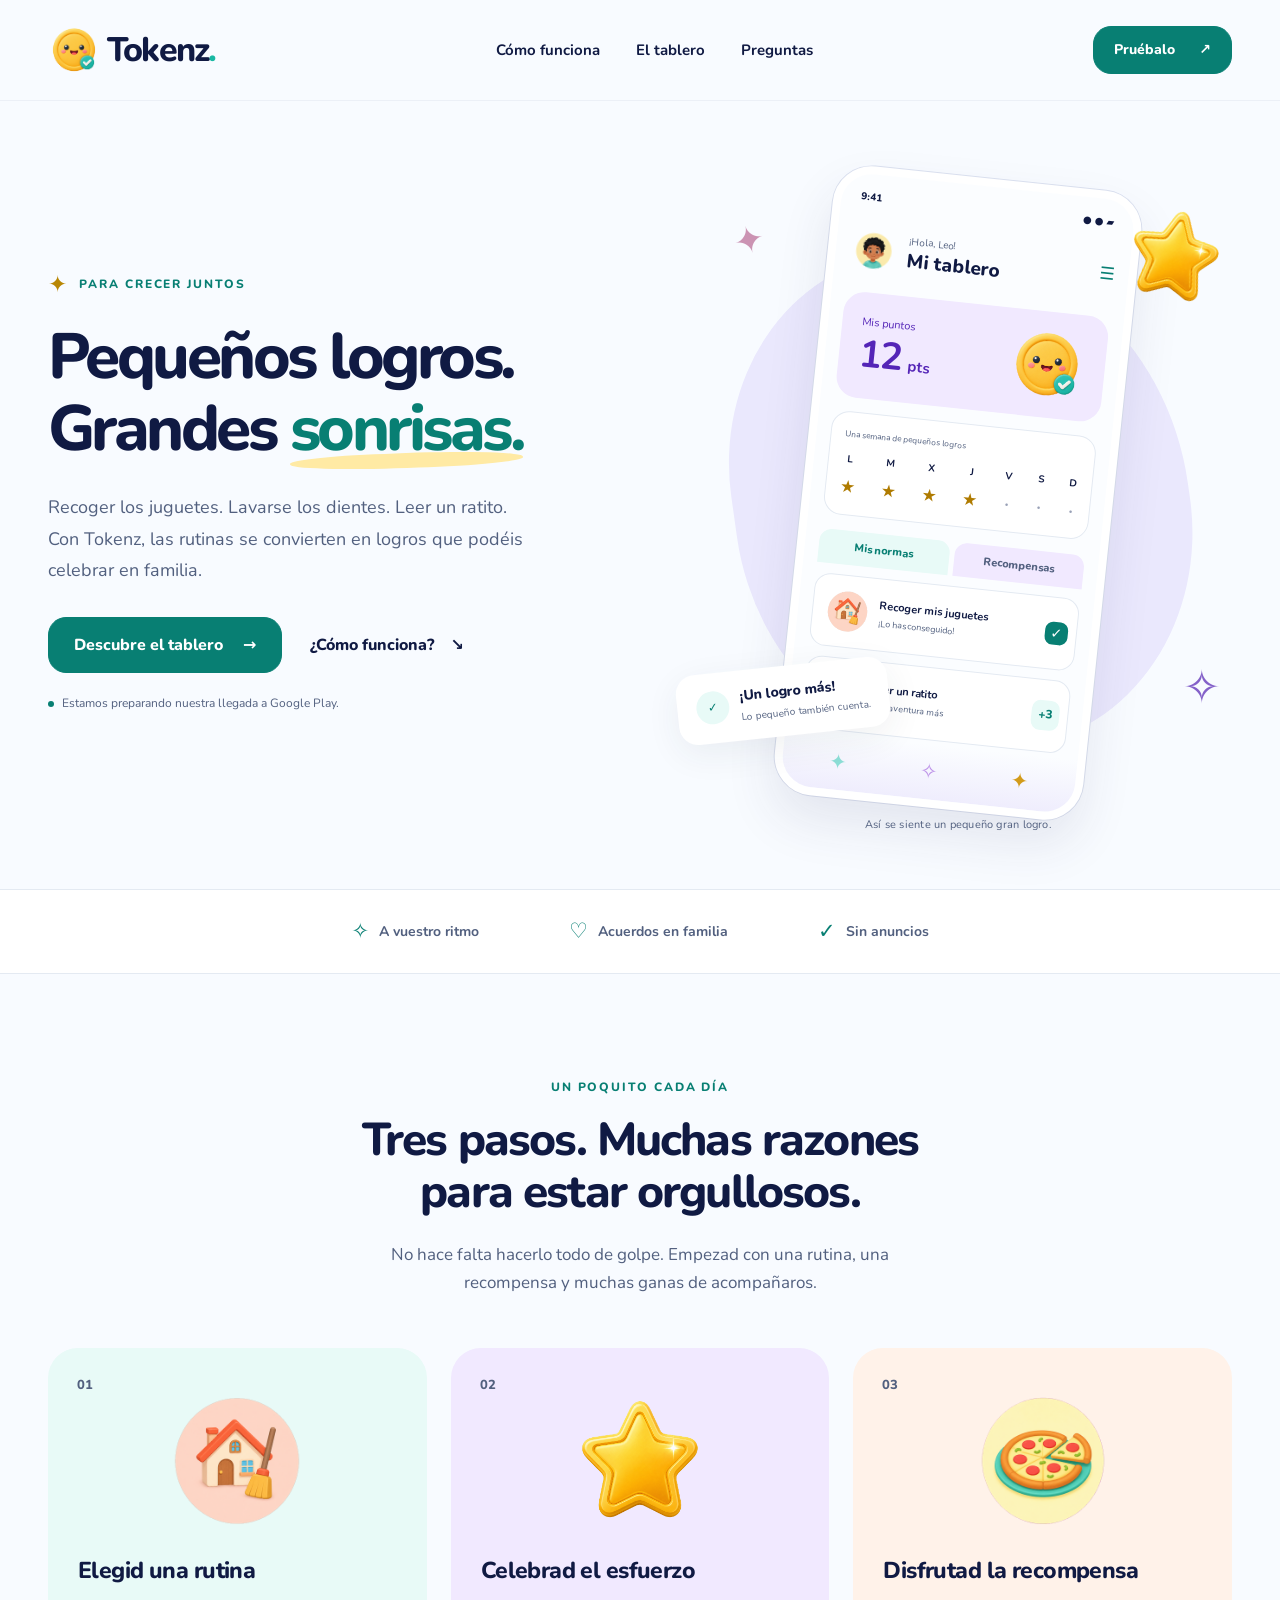
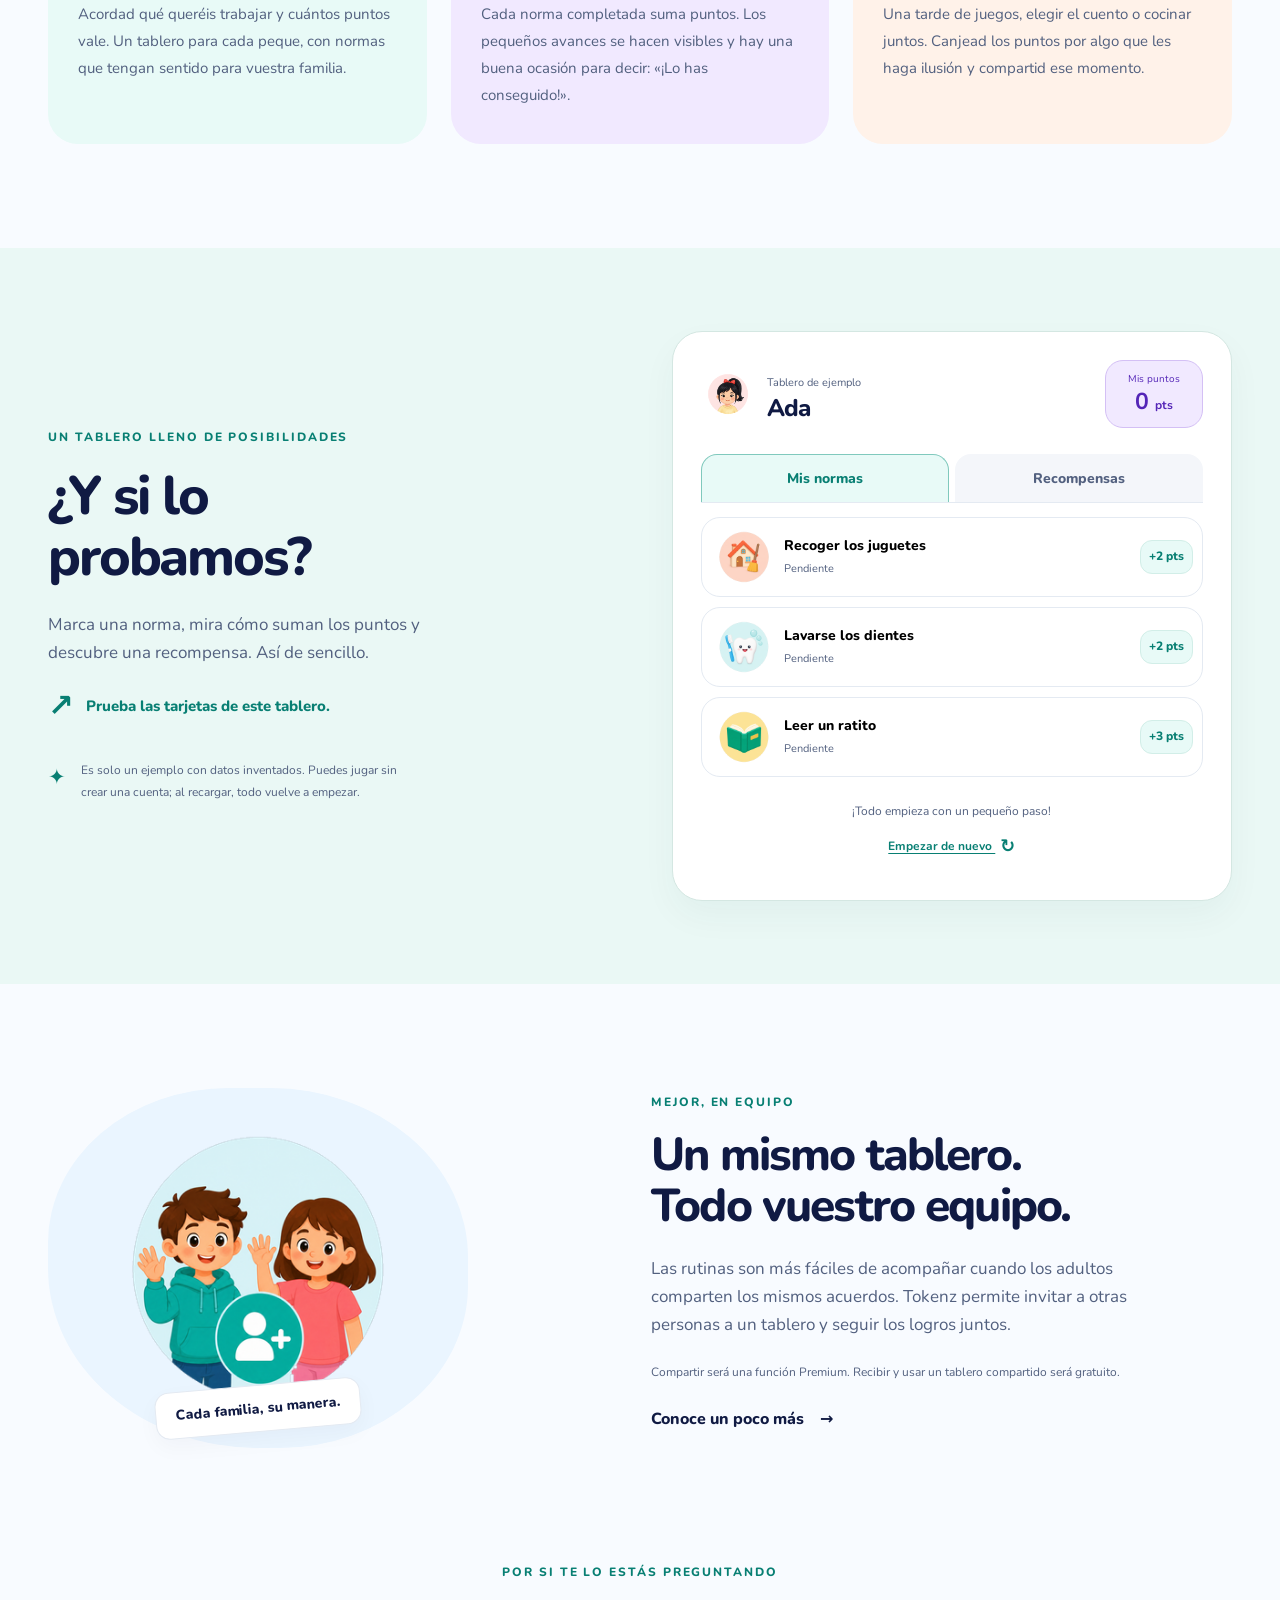
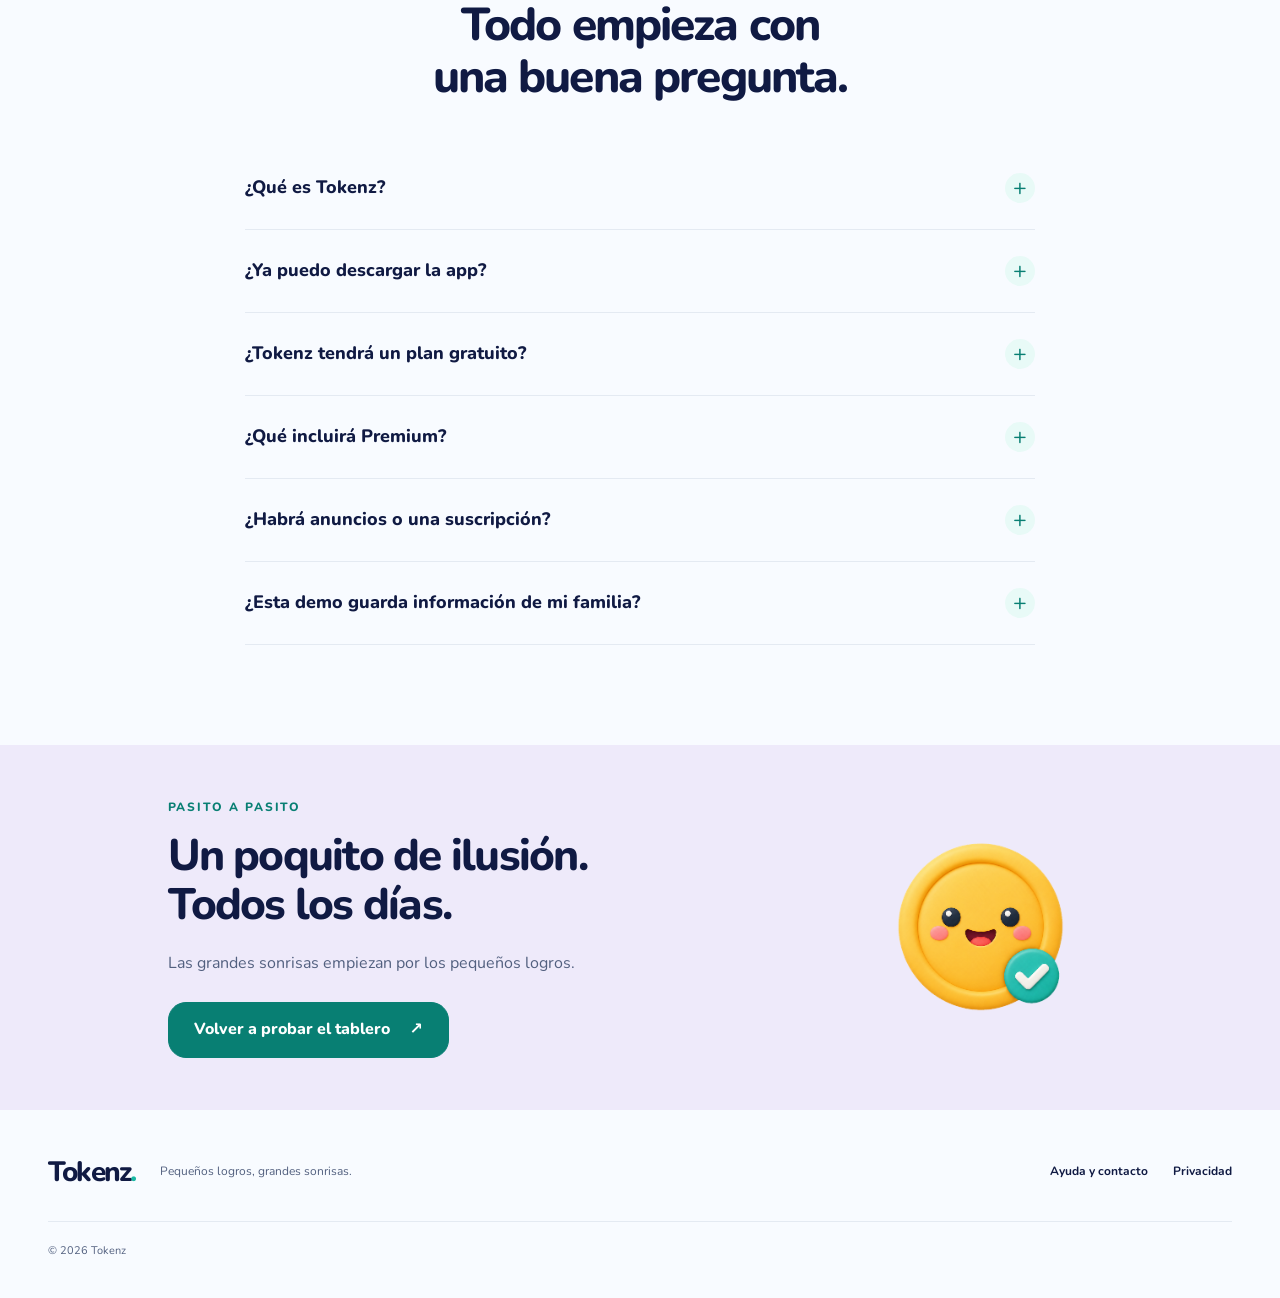
==== index.html @ 4c39a0e0 "Create standalone Tokenz website" ====
<!doctype html>
<html lang="es">
<head>
  <meta charset="utf-8">
  <meta name="viewport" content="width=device-width, initial-scale=1">
  <meta name="description" content="Tokenz convierte las rutinas en pequeños logros: normas, puntos y recompensas que podéis acordar en familia. Conoce la app y prueba su tablero de ejemplo.">
  <meta name="theme-color" content="#F8FBFF">
  <meta property="og:title" content="Tokenz · Pequeños logros, grandes sonrisas">
  <meta property="og:description" content="Un poquito de ilusión para las rutinas de cada día. Descubre Tokenz y prueba un tablero de ejemplo.">
  <meta property="og:type" content="website">
  <meta property="og:url" content="https://carloscaceres86.github.io/tokenz-site/">
  <meta property="og:image" content="https://carloscaceres86.github.io/tokenz-site/assets/mascot.png">
  <link rel="canonical" href="https://carloscaceres86.github.io/tokenz-site/">
  <link rel="icon" type="image/png" href="assets/star.png">
  <link rel="preload" href="assets/fonts/nunito-extrabold.ttf" as="font" type="font/ttf" crossorigin>
  <link rel="stylesheet" href="styles.css">
  <script type="module" src="app.js"></script>
  <title>Tokenz · Pequeños logros, grandes sonrisas</title>
</head>
<body>
  <a class="skip-link" href="#contenido">Saltar al contenido</a>
  <header class="site-header">
    <div class="container header-inner">
      <a class="brand" href="./" aria-label="Tokenz, inicio"><img src="assets/mascot.png" width="52" height="52" alt=""><span>Tokenz<span class="brand-dot">.</span></span></a>
      <nav aria-label="Navegación principal"><a href="#como-funciona">Cómo funciona</a><a href="#demo">El tablero</a><a href="#preguntas">Preguntas</a></nav>
      <a class="action action-small" href="#demo">Pruébalo <span aria-hidden="true">↗</span></a>
    </div>
  </header>
  <main id="contenido">
    <section class="hero container" aria-labelledby="hero-title">
      <div class="hero-copy">
        <p class="eyebrow"><span class="little-star" aria-hidden="true">✦</span> PARA CRECER JUNTOS</p>
        <h1 id="hero-title">Pequeños logros.<br>Grandes <span class="underline-word">sonrisas.</span></h1>
        <p class="hero-description">Recoger los juguetes. Lavarse los dientes. Leer un ratito.<br class="desktop-break"> Con Tokenz, las rutinas se convierten en logros que podéis celebrar en familia.</p>
        <div class="hero-actions"><a class="action" href="#demo">Descubre el tablero <span aria-hidden="true">→</span></a><a class="text-action" href="#como-funciona">¿Cómo funciona? <span aria-hidden="true">↘</span></a></div>
        <p class="availability"><span aria-hidden="true"></span> Estamos preparando nuestra llegada a Google Play.</p>
      </div>
      <div class="hero-art" role="img" aria-label="Vista ilustrativa de un tablero Tokenz: Leo tiene 12 puntos y ha completado recoger sus juguetes.">
        <div class="hero-backdrop" aria-hidden="true"><div class="hero-blob"></div></div><span class="art-spark spark-one" aria-hidden="true">✦</span><span class="art-spark spark-two" aria-hidden="true">✧</span>
        <div class="phone-preview" aria-hidden="true">
          <div class="phone-top"><span>9:41</span><span>● ● ▰</span></div>
          <div class="preview-heading"><img src="assets/avatar-leo.png" width="48" height="48" alt=""><div><small>¡Hola, Leo!</small><strong>Mi tablero</strong></div><span class="preview-menu">☰</span></div>
          <div class="preview-balance"><div><span>Mis puntos</span><strong>12 <small>pts</small></strong></div><img src="assets/mascot.png" width="86" height="86" alt=""></div>
          <div class="preview-week"><small>Una semana de pequeños logros</small><div class="week-days"><span>L<b>★</b></span><span>M<b>★</b></span><span>X<b>★</b></span><span>J<b>★</b></span><span>V<b>·</b></span><span>S<b>·</b></span><span>D<b>·</b></span></div></div>
          <div class="preview-tabs"><span>Mis normas</span><span>Recompensas</span></div>
          <div class="preview-task"><img src="assets/chores.png" width="62" height="62" alt=""><div><strong>Recoger mis juguetes</strong><small>¡Lo has conseguido!</small></div><span class="preview-check">✓</span></div>
          <div class="preview-task"><img src="assets/reading.png" width="62" height="62" alt=""><div><strong>Leer un ratito</strong><small>Una aventura más</small></div><span class="preview-points">+3</span></div>
          <div class="preview-clouds"><span>✦</span><span>✧</span><span>✦</span></div>
        </div>
        <div class="floating-note note-achievement"><span class="note-icon" aria-hidden="true">✓</span><div><strong>¡Un logro más!</strong><span>Lo pequeño también cuenta.</span></div></div>
        <img class="floating-star" src="assets/star.png" width="160" height="160" alt="" aria-hidden="true">
        <span class="art-caption">Así se siente un pequeño gran logro.</span>
      </div>
    </section>

    <div class="promise-strip"><div class="container"><span><span aria-hidden="true">✧</span> A vuestro ritmo</span><span><span aria-hidden="true">♡</span> Acuerdos en familia</span><span><span aria-hidden="true">✓</span> Sin anuncios</span></div></div>

    <section class="section container" id="como-funciona" aria-labelledby="steps-title">
      <div class="section-intro"><p class="eyebrow">UN POQUITO CADA DÍA</p><h2 id="steps-title">Tres pasos. Muchas razones<br>para estar orgullosos.</h2><p>No hace falta hacerlo todo de golpe. Empezad con una rutina, una recompensa y muchas ganas de acompañaros.</p></div>
      <div class="steps-grid">
        <article class="step-card step-mint"><span class="step-number">01</span><img src="assets/chores.png" width="180" height="180" alt="" loading="lazy"><h3>Elegid una rutina</h3><p>Acordad qué queréis trabajar y cuántos puntos vale. Un tablero para cada peque, con normas que tengan sentido para vuestra familia.</p></article>
        <article class="step-card step-lavender"><span class="step-number">02</span><img src="assets/star.png" width="180" height="180" alt="" loading="lazy"><h3>Celebrad el esfuerzo</h3><p>Cada norma completada suma puntos. Los pequeños avances se hacen visibles y hay una buena ocasión para decir: «¡Lo has conseguido!».</p></article>
        <article class="step-card step-peach"><span class="step-number">03</span><img src="assets/pizza.png" width="180" height="180" alt="" loading="lazy"><h3>Disfrutad la recompensa</h3><p>Una tarde de juegos, elegir el cuento o cocinar juntos. Canjead los puntos por algo que les haga ilusión y compartid ese momento.</p></article>
      </div>
    </section>

    <section class="demo-section" id="demo" aria-labelledby="demo-title">
      <div class="container demo-layout">
        <div class="demo-copy"><p class="eyebrow">UN TABLERO LLENO DE POSIBILIDADES</p><h2 id="demo-title">¿Y si lo<br>probamos?</h2><p>Marca una norma, mira cómo suman los puntos y descubre una recompensa. Así de sencillo.</p><p class="demo-instruction"><span aria-hidden="true">↗</span> Prueba las tarjetas de este tablero.</p><div class="demo-note"><span aria-hidden="true">✦</span><p>Es solo un ejemplo con datos inventados. Puedes jugar sin crear una cuenta; al recargar, todo vuelve a empezar.</p></div></div>
        <div class="demo-board" aria-label="Tablero de demostración">
          <div class="demo-heading"><div class="demo-person"><img src="assets/avatar.png" width="54" height="54" alt=""><div><small>Tablero de ejemplo</small><h3>Ada</h3></div></div><div class="points-badge"><small>Mis puntos</small><strong><span id="demo-balance">0</span> <span>pts</span></strong></div></div>
          <div class="demo-tabs" role="tablist" aria-label="Categorías del tablero"><button type="button" role="tab" id="norms-tab" aria-selected="true" aria-controls="norms-panel" tabindex="0">Mis normas</button><button type="button" role="tab" id="rewards-tab" aria-selected="false" aria-controls="rewards-panel" tabindex="-1">Recompensas</button></div>
          <div role="tabpanel" id="norms-panel" aria-labelledby="norms-tab">
            <button type="button" class="norm-button" data-norm="chores" aria-pressed="false"><img src="assets/chores.png" width="72" height="72" alt=""><span class="norm-copy"><strong>Recoger los juguetes</strong><small>Pendiente</small></span><span class="norm-value">+2 pts</span></button>
            <button type="button" class="norm-button" data-norm="teeth" aria-pressed="false"><img src="assets/teeth.png" width="72" height="72" alt=""><span class="norm-copy"><strong>Lavarse los dientes</strong><small>Pendiente</small></span><span class="norm-value">+2 pts</span></button>
            <button type="button" class="norm-button" data-norm="reading" aria-pressed="false"><img src="assets/reading.png" width="72" height="72" alt=""><span class="norm-copy"><strong>Leer un ratito</strong><small>Pendiente</small></span><span class="norm-value">+3 pts</span></button>
          </div>
          <div role="tabpanel" id="rewards-panel" aria-labelledby="rewards-tab" hidden><button type="button" class="reward-button" id="reward-open"><img src="assets/pizza.png" width="112" height="112" alt=""><span><strong>Noche de pizza en familia</strong><small id="reward-status">Te faltan 5 puntos</small></span><b>5 pts</b></button></div>
          <div class="demo-bottom"><p id="demo-message" role="status" aria-live="polite">¡Todo empieza con un pequeño paso!</p><button type="button" class="reset-button" id="demo-reset">Empezar de nuevo <span aria-hidden="true">↻</span></button></div>
          <noscript><p class="noscript-note">Activa JavaScript para jugar con este ejemplo. El resto de la web funciona sin él.</p></noscript>
        </div>
      </div>
    </section>

    <section class="section container family-section" aria-labelledby="family-title"><div class="family-art"><img src="assets/family.png" width="380" height="380" alt="Ilustración de dos niños saludando" loading="lazy"><span class="family-tag">Cada familia, su manera.</span></div><div><p class="eyebrow">MEJOR, EN EQUIPO</p><h2 id="family-title">Un mismo tablero.<br>Todo vuestro equipo.</h2><p>Las rutinas son más fáciles de acompañar cuando los adultos comparten los mismos acuerdos. Tokenz permite invitar a otras personas a un tablero y seguir los logros juntos.</p><p class="small-copy">Compartir será una función Premium. Recibir y usar un tablero compartido será gratuito.</p><a class="text-action" href="#preguntas">Conoce un poco más <span aria-hidden="true">→</span></a></div></section>

    <section class="faq-section container" id="preguntas" aria-labelledby="faq-title"><div class="section-intro"><p class="eyebrow">POR SI TE LO ESTÁS PREGUNTANDO</p><h2 id="faq-title">Todo empieza con<br>una buena pregunta.</h2></div><div class="faq-list">
      <details><summary>¿Qué es Tokenz?<span aria-hidden="true">+</span></summary><p>Una app móvil de economía de fichas para familias: los adultos configuran normas, puntos y recompensas para acompañar las rutinas de sus hijos. Podéis elegir acuerdos sencillos y adaptarlos a vuestro día a día.</p></details>
      <details><summary>¿Ya puedo descargar la app?<span aria-hidden="true">+</span></summary><p>Todavía estamos preparando el lanzamiento en Google Play. Cuando esté disponible, añadiremos aquí el enlace oficial. Mientras tanto, puedes probar el tablero de ejemplo de esta web.</p></details>
      <details><summary>¿Tokenz tendrá un plan gratuito?<span aria-hidden="true">+</span></summary><p>Sí. El plan Free incluirá hasta 2 hijos, 1 recordatorio por cuenta y dispositivo, y 5 normas y 5 recompensas por hijo. También podrás recibir y usar tableros compartidos. El resto de las funciones no reservadas a Premium será gratuito.</p></details>
      <details><summary>¿Qué incluirá Premium?<span aria-hidden="true">+</span></summary><p>La licencia de pago único prevista ampliará los límites a 5 hijos, 5 recordatorios por cuenta y dispositivo, y 20 normas y 20 recompensas por hijo. Permitirá compartir cada tablero con hasta 5 invitados, además del propietario. El precio de lanzamiento previsto en España es 4,99 €; la app mostrará el precio de Google Play para tu región cuando se publique.</p></details>
      <details><summary>¿Habrá anuncios o una suscripción?<span aria-hidden="true">+</span></summary><p>El lanzamiento está previsto sin anuncios y sin suscripción. Premium será una licencia de pago único, vinculada a la cuenta Tokenz y sin caducidad.</p></details>
      <details><summary>¿Esta demo guarda información de mi familia?<span aria-hidden="true">+</span></summary><p>No. El tablero de esta web usa datos ficticios y funciona en la memoria de tu navegador. No hay registro, formularios ni conexión a una cuenta Tokenz. Al recargar la página, el ejemplo se reinicia. Puedes consultar más detalles en <a href="privacy/">Privacidad de esta web</a>.</p></details>
    </div></section>

    <section class="closing-section"><div class="container closing-inner"><div><p class="eyebrow">PASITO A PASITO</p><h2>Un poquito de ilusión.<br>Todos los días.</h2><p>Las grandes sonrisas empiezan por los pequeños logros.</p><a class="action" href="#demo">Volver a probar el tablero <span aria-hidden="true">↗</span></a></div><img src="assets/mascot.png" width="280" height="280" alt="Mascota sonriente de Tokenz" loading="lazy"></div></section>
  </main>
  <footer class="site-footer container"><a class="brand" href="./" aria-label="Tokenz, inicio"><span>Tokenz<span class="brand-dot">.</span></span></a><p>Pequeños logros, grandes sonrisas.</p><nav aria-label="Información"><a href="help/">Ayuda y contacto</a><a href="privacy/">Privacidad</a></nav><small>© 2026 Tokenz</small></footer>
  <dialog id="reward-dialog" aria-labelledby="reward-dialog-title" aria-describedby="reward-dialog-description"><div class="dialog-content"><img src="assets/pizza.png" width="136" height="136" alt=""><h2 id="reward-dialog-title">¿Canjeamos esta recompensa?</h2><p id="reward-dialog-description">Se descontarán 5 puntos del tablero de ejemplo.</p><div class="dialog-actions"><button type="button" class="action" id="reward-confirm">¡A disfrutar!</button><button type="button" class="secondary-action" id="reward-cancel">Volver al tablero</button></div></div></dialog>
</body>
</html>
---- styles.css ----
@font-face {
  font-family:Nunito;
  src:url('assets/fonts/nunito-regular.ttf') format('truetype');
  font-weight:400;
  font-style:normal;
  font-display:swap
}

@font-face {
  font-family:Nunito;
  src:url('assets/fonts/nunito-bold.ttf') format('truetype');
  font-weight:700;
  font-style:normal;
  font-display:swap
}

@font-face {
  font-family:Nunito;
  src:url('assets/fonts/nunito-extrabold.ttf') format('truetype');
  font-weight:800;
  font-style:normal;
  font-display:swap
}

:root {
  --navy:#101a43;
  --secondary:#52607f;
  --teal:#19b8a3;
  --teal-dark:#087f73;
  --mint:#e8faf7;
  --lavender:#f1e9ff;
  --purple:#5425b7;
  --yellow:#ffc928;
  --background:#f8fbff;
  --border:#e4eaf2;
  --white:#fff;
  --peach:#fff2e9
}

* {
  box-sizing:border-box
}

html {
  scroll-behavior:smooth;
  scroll-padding-top:104px
}

body {
  margin:0;
  color:var(--navy);
  background:var(--background);
  font-family:Nunito,ui-rounded,system-ui,sans-serif;
  font-size:18px;
  line-height:1.65
}

button,a {
  -webkit-tap-highlight-color:transparent
}

button {
  font:inherit
}

button:disabled {
  cursor:default
}

a {
  color:inherit;
  text-decoration:none
}

a:hover {
  text-decoration:none
}

a:focus-visible,button:focus-visible,summary:focus-visible {
  outline:3px solid var(--purple);
  outline-offset:5px
}

img {
  display:block;
  max-width:100%;
  height:auto
}

h1,h2,h3,p {
  margin:0
}

h1,h2,h3 {
  font-weight:800;
  line-height:1.12;
  letter-spacing:-.04em
}

h1 {
  font-size:clamp(44px,5vw,72px)
}

h2 {
  font-size:clamp(34px,3.6vw,49px)
}

h3 {
  font-size:25px
}

p {
  color:var(--secondary)
}

[hidden] {
  display:none!important
}

.container {
  width:min(1184px,calc(100% - 64px));
  margin-inline:auto
}

.skip-link {
  position:fixed;
  z-index:20;
  top:8px;
  left:8px;
  padding:12px 20px;
  background:var(--white);
  transform:translateY(-180%);
  border:2px solid var(--purple);
  border-radius:12px
}

.skip-link:focus {
  transform:none
}

.eyebrow {
  font-size:12px;
  font-weight:800;
  letter-spacing:.16em;
  color:var(--teal-dark);
  line-height:1.5
}

.site-header {
  position:sticky;
  top:0;
  z-index:10;
  background:rgba(248,251,255,.96);
  border-bottom:1px solid rgba(228,234,242,.6)
}

.header-inner {
  min-height:100px;
  display:flex;
  align-items:center;
  justify-content:space-between;
  gap:24px
}

.brand {
  display:inline-flex;
  gap:7px;
  align-items:center;
  font-size:34px;
  font-weight:800;
  letter-spacing:-1.8px;
  line-height:1
}

.brand img {
  width:52px;
  height:52px;
  object-fit:contain;
  transform:scale(1.3)
}

.brand-dot {
  color:var(--teal)
}

.header-inner nav {
  display:flex;
  gap:36px;
  align-items:center;
  font-size:15px;
  font-weight:700
}

.header-inner nav a {
  display:inline-flex;
  align-items:center;
  min-height:48px;
  padding-block:13px
}

.header-inner nav a:hover,.site-footer a:hover {
  color:var(--teal-dark)
}

.action {
  display:inline-flex;
  align-items:center;
  justify-content:center;
  gap:20px;
  min-height:56px;
  padding:14px 25px;
  background:var(--teal-dark);
  color:var(--white);
  border:1px solid var(--teal-dark);
  border-radius:18px;
  font-weight:800;
  font-size:16px;
  line-height:1.4;
  cursor:pointer;
  transition:background .15s,transform .15s
}

.action:hover {
  background:#06695f;
  transform:translateY(-2px)
}

.action-small {
  min-height:48px;
  padding:12px 20px;
  font-size:14px;
  gap:24px
}

.text-action {
  display:inline-flex;
  gap:16px;
  align-items:center;
  min-height:48px;
  font-size:16px;
  font-weight:800;
  color:var(--navy)
}

.text-action:hover {
  color:var(--teal-dark)
}

.hero {
  display:grid;
  grid-template-columns:1.12fr 1fr;
  align-items:center;
  gap:24px;
  padding-top:76px;
  padding-bottom:80px;
  min-height:712px
}

.hero-copy {
  position:relative;
  z-index:1
}

.hero .eyebrow {
  display:flex;
  gap:10px;
  align-items:center;
  margin-bottom:25px
}

.little-star {
  color:#b88705;
  font-size:23px;
  line-height:1
}

.hero h1 {
  line-height:1.13;
  letter-spacing:-.055em
}

.underline-word {
  position:relative;
  color:var(--teal-dark);
  z-index:0;
  white-space:nowrap
}

.underline-word::after {
  content:'';
  position:absolute;
  bottom:5px;
  left:0;
  width:100%;
  height:15px;
  border-radius:45% 50%;
  background:#ffeaa4;
  z-index:-1;
  transform:rotate(-2deg)
}

.hero-description {
  font-size:18px;
  max-width:500px;
  margin-top:27px;
  line-height:1.75
}

.hero-actions {
  display:flex;
  align-items:center;
  gap:28px;
  flex-wrap:wrap;
  margin-top:30px
}

.availability {
  display:flex;
  align-items:center;
  gap:8px;
  font-size:12px;
  margin-top:21px;
  color:var(--secondary)
}

.availability>span {
  width:6px;
  height:6px;
  background:var(--teal-dark);
  border-radius:50%;
  flex:none
}

.hero-art {
  position:relative;
  min-height:566px;
  display:grid;
  place-items:center
}

.hero-backdrop {
  position:absolute;
  inset:0;
  overflow:clip;
}

.hero-blob {
  position:absolute;
  width:83%;
  height:80%;
  background:#eae8fd;
  border-radius:43% 53% 44% 49%;
  transform:rotate(-8deg);
  top:11%;
  left:9%
}

.phone-preview {
  width:310px;
  background:#fbfdff;
  border:8px solid var(--white);
  border-radius:39px;
  box-shadow:0 25px 50px #3033641a,0 0 0 1px #dce2f0;
  transform:rotate(6deg);
  position:relative;
  overflow:hidden;
  padding:15px 14px 0
}

.phone-top {
  display:flex;
  justify-content:space-between;
  font-weight:800;
  font-size:10px;
  margin:0 6px 20px
}

.preview-heading {
  display:flex;
  align-items:center;
  gap:10px
}

.preview-heading img {
  border-radius:50%
}

.preview-heading div {
  display:grid;
  gap:1px
}

.preview-heading small {
  font-size:10px;
  color:var(--secondary)
}

.preview-heading strong {
  font-size:19px;
  font-weight:800;
  line-height:1.25
}

.preview-menu {
  margin-left:auto;
  color:var(--teal-dark);
  font-size:17px
}

.preview-balance {
  background:var(--lavender);
  border-radius:21px;
  padding:15px 20px;
  display:flex;
  align-items:center;
  justify-content:space-between;
  margin-top:18px
}

.preview-balance>div {
  display:grid
}

.preview-balance span {
  font-size:11px;
  color:var(--purple)
}

.preview-balance strong {
  font-size:38px;
  line-height:1.2;
  color:var(--purple);
  letter-spacing:-2px
}

.preview-balance strong small {
  font-size:15px;
  letter-spacing:0
}

.preview-balance img {
  width:76px;
  transform:scale(1.3)
}

.preview-week {
  border:1px solid var(--border);
  border-radius:18px;
  background:var(--white);
  padding:13px 14px;
  margin-top:14px;
  font-size:10px
}

.preview-week>small {
  color:var(--secondary)
}

.week-days {
  display:flex;
  justify-content:space-between;
  margin-top:10px
}

.week-days span {
  display:grid;
  text-align:center;
  gap:5px;
  font-weight:700
}

.week-days b {
  color:#af7b00;
  font-size:17px
}

.week-days span:nth-child(n+5) b {
  color:#98a0b6
}

.preview-tabs {
  display:flex;
  gap:5px;
  font-size:11px;
  font-weight:800;
  margin-top:15px
}

.preview-tabs>span {
  padding:8px 12px;
  border-radius:12px 12px 0 0;
  background:var(--lavender);
  color:var(--secondary);
  flex:1;
  text-align:center
}

.preview-tabs>span:first-child {
  background:var(--mint);
  color:var(--teal-dark)
}

.preview-task {
  display:flex;
  align-items:center;
  gap:5px;
  padding:9px 8px;
  background:var(--white);
  border:1px solid var(--border);
  border-radius:16px;
  margin-top:10px
}

.preview-task img {
  width:53px;
  height:53px;
  flex:none
}

.preview-task>div {
  display:grid;
  gap:2px
}

.preview-task strong {
  font-size:11px;
  line-height:1.5
}

.preview-task small {
  font-size:9px;
  color:var(--secondary)
}

.preview-check {
  background:var(--teal-dark);
  color:#fff;
  width:23px;
  height:23px;
  border-radius:8px;
  text-align:center;
  font-size:14px;
  margin-left:auto;
  line-height:23px
}

.preview-points {
  font-size:12px;
  font-weight:800;
  background:var(--mint);
  color:var(--teal-dark);
  border-radius:9px;
  padding:5px 7px;
  margin-left:auto
}

.preview-clouds {
  display:flex;
  justify-content:space-around;
  font-size:21px;
  background:linear-gradient(transparent,#efedfd);
  margin:4px -14px 0;
  padding:10px 10px 11px
}

.preview-clouds span:first-child {
  color:#8cded6
}

.preview-clouds span:nth-child(2) {
  color:#bd92e8
}

.preview-clouds span:last-child {
  color:#d29b1a
}

.floating-note {
  position:absolute;
  display:flex;
  gap:11px;
  align-items:center;
  background:#fff;
  border-radius:19px;
  padding:14px 19px;
  box-shadow:0 10px 35px #31354d12;
  left:-8px;
  bottom:74px;
  transform:rotate(-6deg);
  font-size:12px
}

.floating-note>div {
  display:grid;
  gap:2px
}

.floating-note strong {
  font-weight:800;
  font-size:14px
}

.floating-note div>span {
  color:var(--secondary);
  font-size:10px
}

.note-icon {
  background:var(--mint);
  color:var(--teal-dark);
  font-weight:800;
  width:33px;
  height:33px;
  border-radius:50%;
  display:grid;
  place-items:center
}

.floating-star {
  position:absolute;
  right:-4px;
  top:17px;
  width:123px;
  transform:rotate(12deg)
}

.art-spark {
  position:absolute;
  z-index:1
}

.spark-one {
  left:9%;
  top:34px;
  color:#cb93b3;
  font-size:37px;
  transform:rotate(-15deg)
}

.spark-two {
  right:2%;
  bottom:83px;
  font-size:46px;
  color:#8461c9
}

.art-caption {
  position:absolute;
  bottom:-25px;
  font-size:11px;
  letter-spacing:.02em;
  color:var(--secondary)
}

.promise-strip {
  background:var(--white);
  border-block:1px solid var(--border)
}

.promise-strip>.container {
  display:flex;
  justify-content:center;
  gap:90px;
  padding-block:24px;
  font-size:14px;
  font-weight:700;
  color:var(--secondary)
}

.promise-strip span {
  display:flex;
  gap:10px;
  align-items:center
}

.promise-strip span>span {
  color:var(--teal-dark);
  font-size:21px
}

.section {
  padding-block:104px
}

.section-intro {
  text-align:center;
  max-width:680px;
  margin:0 auto
}

.section-intro .eyebrow {
  margin-bottom:18px
}

.section-intro>p:last-child:not(.eyebrow) {
  font-size:17px;
  margin:24px auto 0;
  max-width:570px
}

.steps-grid {
  display:grid;
  grid-template-columns:repeat(3,1fr);
  gap:24px;
  margin-top:51px
}

.step-card {
  position:relative;
  border-radius:30px;
  padding:30px 30px 35px
}

.step-mint {
  background:var(--mint)
}

.step-lavender {
  background:var(--lavender)
}

.step-peach {
  background:var(--peach)
}

.step-number {
  position:absolute;
  top:27px;
  left:29px;
  font-size:13px;
  font-weight:800;
  color:var(--secondary)
}

.step-card>img {
  margin:0 auto 13px;
  max-width:166px
}

.step-card h3 {
  font-size:23px;
  line-height:1.2;
  letter-spacing:-.025em
}

.step-card p {
  font-size:15px;
  line-height:1.8;
  margin-top:16px
}

.demo-section {
  background:#eaf8f5;
  padding-block:83px
}

.demo-layout {
  display:grid;
  grid-template-columns:1fr 1.05fr;
  gap:90px;
  align-items:center
}

.demo-copy h2 {
  font-size:54px;
  margin-top:20px
}

.demo-copy>p:not(.eyebrow) {
  max-width:390px;
  margin-top:24px;
  font-size:17px
}

.demo-copy .demo-instruction {
  color:var(--teal-dark);
  font-size:15px!important;
  font-weight:800;
  display:flex;
  gap:12px;
  align-items:center
}

.demo-instruction>span {
  font-size:31px;
  line-height:1
}

.demo-note {
  display:flex;
  gap:15px;
  margin-top:38px;
  max-width:370px
}

.demo-note>span {
  color:var(--teal-dark);
  font-size:21px
}

.demo-note p {
  font-size:12px;
  line-height:1.8
}

.demo-board {
  border:1px solid #d4e7e2;
  border-radius:30px;
  background:var(--white);
  padding:28px;
  box-shadow:0 15px 35px #16473c0b
}

.demo-heading {
  display:flex;
  align-items:center;
  justify-content:space-between;
  gap:12px
}

.demo-person {
  display:flex;
  align-items:center;
  gap:12px
}

.demo-person img {
  border-radius:50%
}

.demo-person small {
  font-size:11px;
  color:var(--secondary)
}

.demo-person h3 {
  font-size:24px;
  letter-spacing:-.03em
}

.points-badge {
  border:1px solid #d4c0f5;
  background:var(--lavender);
  color:var(--purple);
  border-radius:18px;
  padding:10px 19px;
  text-align:center;
  display:grid;
  min-width:98px
}

.points-badge small {
  font-size:10px
}

.points-badge strong {
  font-size:23px;
  line-height:1.3
}

.points-badge strong>span:last-child {
  font-size:12px
}

.demo-tabs {
  display:flex;
  gap:6px;
  margin-top:26px;
  border-bottom:1px solid var(--border)
}

.demo-tabs button {
  cursor:pointer;
  flex:1;
  background:#f4f6fa;
  border:1px solid transparent;
  border-bottom:0;
  border-radius:16px 16px 0 0;
  min-height:48px;
  color:var(--secondary);
  font-size:14px;
  font-weight:800;
  padding:12px
}

.demo-tabs button[aria-selected=true] {
  background:var(--mint);
  border-color:#80c9bd;
  color:var(--teal-dark)
}

[role=tabpanel] {
  margin-top:14px;
  min-height:270px
}

.norm-button {
  width:100%;
  display:flex;
  align-items:center;
  gap:7px;
  text-align:left;
  background:#fff;
  border:1px solid var(--border);
  border-radius:19px;
  padding:5px 9px;
  margin-top:10px;
  min-height:80px;
  cursor:pointer;
  transition:background .15s,border-color .15s
}

.norm-button:first-child {
  margin-top:0
}

.norm-button:hover {
  border-color:#84bfb5;
  background:#fcfefd
}

.norm-button[aria-pressed=true] {
  background:#f0fcf8;
  border-color:#8bcec3
}

.norm-button:disabled {
  opacity:.75
}

.norm-button img {
  width:66px;
  height:66px;
  flex:none
}

.norm-copy {
  display:grid;
  gap:4px
}

.norm-copy strong {
  font-size:14px;
  line-height:1.35;
  font-weight:800
}

.norm-copy small {
  font-size:11px;
  color:var(--secondary)
}

.norm-value {
  margin-left:auto;
  flex:none;
  background:var(--mint);
  border:1px solid #d2eee8;
  border-radius:12px;
  padding:6px 8px;
  font-size:12px;
  font-weight:800;
  color:var(--teal-dark)
}

.norm-button[aria-pressed=true] .norm-value {
  background:var(--teal-dark);
  color:#fff
}

.demo-bottom {
  padding-top:15px;
  text-align:center
}

.demo-bottom p {
  font-size:12px;
  min-height:20px
}

.reset-button {
  background:none;
  border:0;
  min-height:48px;
  padding:10px 5px;
  cursor:pointer;
  font-size:12px;
  font-weight:700;
  color:var(--teal-dark);
  text-decoration:underline;
  text-underline-offset:3px
}

.reset-button>span {
  display:inline-block;
  margin-left:5px;
  font-size:18px;
  vertical-align:middle
}

.reward-button {
  width:100%;
  min-height:230px;
  display:flex;
  flex-direction:column;
  align-items:center;
  gap:8px;
  border-radius:22px;
  background:#faf6ff;
  border:1px solid #e2d2f8;
  cursor:pointer;
  padding:18px
}

.reward-button>span {
  display:grid;
  gap:6px
}

.reward-button strong {
  font-size:16px;
  font-weight:800;
  color:var(--navy)
}

.reward-button small {
  color:var(--secondary);
  font-size:12px
}

.reward-button>b {
  font-size:12px;
  font-weight:800;
  color:var(--purple);
  padding:6px 13px;
  background:var(--lavender);
  border-radius:10px
}

.reward-button img {
  width:112px;
  height:112px
}

.noscript-note {
  font-size:12px
}

.family-section {
  display:grid;
  grid-template-columns:1fr 1.15fr;
  gap:98px;
  align-items:center;
  padding-bottom:115px
}

.family-art {
  background:#eaf5ff;
  border-radius:43% 47% 45% 50%;
  position:relative;
  max-width:420px;
  min-height:360px;
  display:grid;
  place-items:center
}

.family-art>img {
  width:350px;
  max-width:100%
}

.family-tag {
  position:absolute;
  bottom:16px;
  background:#fff;
  border:1px solid var(--border);
  box-shadow:0 8px 22px #101a4309;
  border-radius:14px;
  font-size:14px;
  font-weight:800;
  padding:11px 19px;
  transform:rotate(-5deg)
}

.family-section h2 {
  margin-top:18px
}

.family-section p:not(.eyebrow) {
  font-size:17px;
  margin-top:23px;
  max-width:490px
}

.family-section .small-copy {
  font-size:12px!important;
  line-height:1.8
}

.family-section .text-action {
  margin-top:12px
}

.faq-section {
  padding-bottom:100px
}

.faq-list {
  max-width:790px;
  margin:45px auto 0
}

.faq-list details {
  border-bottom:1px solid var(--border);
  padding-block:7px
}

.faq-list summary {
  list-style:none;
  cursor:pointer;
  font-size:18px;
  font-weight:800;
  display:flex;
  align-items:center;
  justify-content:space-between;
  gap:20px;
  min-height:68px;
  padding:10px 0
}

.faq-list summary::-webkit-details-marker {
  display:none
}

.faq-list summary>span {
  background:var(--mint);
  color:var(--teal-dark);
  border-radius:50%;
  width:30px;
  height:30px;
  line-height:30px;
  text-align:center;
  flex:none;
  font-size:23px;
  font-weight:400
}

.faq-list details[open] summary>span {
  transform:rotate(45deg)
}

.faq-list details>p {
  font-size:15px;
  line-height:1.85;
  padding:0 48px 22px 0
}

.faq-list details a {
  color:var(--teal-dark);
  text-decoration:underline
}

.closing-section {
  background:#eeeafa;
  padding:50px 0
}

.closing-inner {
  display:flex;
  align-items:center;
  justify-content:space-between;
  gap:50px;
  max-width:945px
}

.closing-inner h2 {
  margin-top:16px;
  font-size:44px
}

.closing-inner p:not(.eyebrow) {
  font-size:16px;
  margin-top:20px
}

.closing-inner .action {
  margin-top:25px
}

.closing-inner>img {
  width:265px
}

.site-footer {
  display:flex;
  flex-wrap:wrap;
  align-items:center;
  gap:25px;
  padding-block:38px
}

.site-footer .brand {
  font-size:28px
}

.site-footer>p {
  font-size:12px
}

.site-footer nav {
  margin-left:auto;
  display:flex;
  flex-wrap:wrap;
  gap:25px;
  font-size:12px;
  font-weight:700
}

.site-footer nav a {
  display:inline-flex;
  align-items:center;
  min-height:48px;
}

.site-footer small {
  width:100%;
  font-size:11px;
  color:var(--secondary);
  border-top:1px solid var(--border);
  padding-top:20px
}

dialog {
  border:1px solid var(--border);
  border-radius:30px;
  padding:0;
  max-width:min(430px,calc(100% - 32px));
  width:100%;
  color:var(--navy);
  background:#fff;
  box-shadow:0 25px 90px #101a4333
}

dialog::backdrop {
  background:#101a438c
}

.dialog-content {
  padding:26px;
  text-align:center
}

.dialog-content>img {
  margin:0 auto
}

.dialog-content h2 {
  font-size:28px;
  line-height:1.2;
  margin-top:9px
}

.dialog-content p {
  font-size:15px;
  margin-top:18px
}

.dialog-actions {
  display:grid;
  gap:10px;
  margin-top:24px
}

.secondary-action {
  min-height:50px;
  border:1px solid #ccd9df;
  border-radius:18px;
  background:#fff;
  color:var(--teal-dark);
  font-weight:800;
  font-size:15px;
  cursor:pointer
}

.secondary-action:hover {
  background:var(--mint)
}

.document-main {
  max-width:790px;
  margin:0 auto;
  padding:70px 0 90px
}

.document-main h1 {
  font-size:48px;
  margin-top:18px
}

.document-lead {
  font-size:18px;
  margin-top:24px
}

.document-main h2 {
  font-size:25px;
  margin-top:40px;
  letter-spacing:-.02em;
  line-height:1.3
}

.document-main p,.document-main ul {
  font-size:16px;
  line-height:1.9;
  margin-top:15px;
  color:var(--secondary)
}

.document-main li {
  margin-top:8px
}

.document-main a:not(.action) {
  color:var(--teal-dark);
  text-decoration:underline;
  text-underline-offset:3px
}

.document-notice {
  border-left:4px solid var(--teal-dark);
  background:var(--mint);
  border-radius:0 18px 18px 0;
  padding:18px 24px;
  margin-top:30px
}

.document-notice p {
  margin-top:0
}

.document-main .action {
  margin-top:35px
}

.document-main .eyebrow {
  font-size:12px;
  letter-spacing:.15em;
  color:var(--teal-dark)
}

.policy-document h3 {
  font-size:20px;
  line-height:1.4;
  letter-spacing:-.015em;
  margin-top:25px;
}

.policy-document .policy-version {
  font-size:12px;
}

.policy-document .document-notice h2 {
  font-size:20px;
  margin:0 0 12px;
}

.policy-summary {
  background:var(--white);
  border:1px solid var(--border);
  border-radius:24px;
  padding:25px;
  margin-top:30px;
}

.policy-summary h2 {
  font-size:23px;
  margin:0;
}

.policy-summary ul {
  padding-left:22px;
  margin-bottom:0;
}

.policy-index {
  display:flex;
  flex-wrap:wrap;
  gap:8px;
  margin-top:24px;
}

.policy-index a {
  display:inline-flex;
  align-items:center;
  min-height:48px;
  border:1px solid #d2eee8;
  border-radius:14px;
  background:var(--mint);
  padding:10px 14px;
  font-size:13px;
  font-weight:700;
}

.policy-document section {
  scroll-margin-top:18px;
}

@media(min-width:1450px) {
  .hero {
    padding-top:88px;
    padding-bottom:90px
  }
  .hero-art {
    min-height:590px
  }
  .phone-preview {
    width:327px
  }
  .preview-task strong {
    font-size:12px
  }
}

@media(max-width:1050px) {
  .header-inner nav {
    gap:23px
  }
  .hero {
    gap:25px
  }
  .hero-description {
    font-size:17px
  }
  .desktop-break {
    display:none
  }
  .hero-actions {
    gap:17px
  }
  .hero-art {
    min-height:525px
  }
  .phone-preview {
    width:282px
  }
  .floating-note {
    left:-15px;
    bottom:48px;
    padding:12px 14px
  }
  .floating-star {
    right:-5px;
    width:95px
  }
  .preview-task img {
    width:43px;
    height:43px
  }
  .preview-task strong {
    font-size:10px
  }
  .preview-task small {
    font-size:8px
  }
  .spark-one {
    left:0
  }
  .demo-layout {
    gap:45px
  }
  .steps-grid {
    gap:17px
  }
  .step-card {
    padding:27px 23px
  }
  .step-card h3 {
    font-size:21px
  }
  .family-section {
    gap:50px
  }
}

@media(max-width:800px) {
  .container {
    width:calc(100% - 40px)
  }
  .header-inner {
    min-height:86px;
    gap:15px
  }
  .brand {
    font-size:29px
  }
  .brand img {
    width:43px;
    height:43px
  }
  .header-inner nav {
    gap:16px;
    font-size:13px
  }
  .header-inner .action-small {
    padding:10px 16px;
    gap:12px;
    font-size:13px
  }
  .hero {
    padding-top:58px;
    padding-bottom:58px;
    grid-template-columns:1.05fr 1fr;
    gap:14px
  }
  .hero h1 {
    font-size:44px
  }
  .hero .eyebrow {
    font-size:10px
  }
  .hero-description {
    font-size:15px
  }
  .hero-actions {
    flex-direction:column;
    align-items:flex-start;
    gap:9px
  }
  .hero-actions .action {
    font-size:14px;
    padding:14px 17px;
    gap:13px
  }
  .hero-art {
    min-height:495px
  }
  .phone-preview {
    width:252px;
    padding:14px 11px 0;
    border-width:6px
  }
  .preview-balance {
    padding:13px 14px
  }
  .preview-balance strong {
    font-size:32px
  }
  .preview-balance img {
    width:61px
  }
  .preview-task {
    padding:6px 4px
  }
  .preview-task strong {
    font-size:9px
  }
  .preview-task small {
    font-size:8px
  }
  .preview-task img {
    width:40px;
    height:40px
  }
  .preview-tabs {
    font-size:9px
  }
  .preview-tabs>span {
    padding:8px
  }
  .floating-note {
    font-size:10px;
    left:-9px;
    bottom:40px;
    gap:8px;
    padding:11px
  }
  .floating-note strong {
    font-size:12px
  }
  .floating-note div>span {
    font-size:9px
  }
  .note-icon {
    width:27px;
    height:27px
  }
  .floating-star {
    top:18px;
    width:85px
  }
  .art-caption {
    font-size:9px
  }
  .availability {
    font-size:10px;
    max-width:280px
  }
  .promise-strip>.container {
    gap:32px;
    font-size:12px;
    padding-block:20px
  }
  .section {
    padding-block:76px
  }
  .steps-grid {
    gap:12px
  }
  .step-card {
    padding:25px 18px 28px
  }
  .step-card h3 {
    font-size:20px
  }
  .step-card p {
    font-size:13px
  }
  .step-card>img {
    width:140px
  }
  .step-number {
    left:20px
  }
  .demo-layout {
    gap:30px;
    grid-template-columns:.85fr 1.15fr
  }
  .demo-board {
    padding:20px
  }
  .demo-copy h2 {
    font-size:45px
  }
  .demo-copy>p:not(.eyebrow) {
    font-size:15px
  }
  .norm-copy strong {
    font-size:12px
  }
  .norm-button img {
    width:52px;
    height:52px
  }
  .norm-button {
    min-height:80px;
    gap:4px
  }
  .norm-value {
    font-size:10px;
    padding:5px
  }
  .demo-person img {
    width:43px;
    height:43px
  }
  .demo-person {
    gap:8px
  }
  .demo-person small {
    font-size:9px
  }
  .points-badge {
    padding:9px 13px;
    min-width:82px
  }
  .family-section {
    gap:35px
  }
  .family-art {
    min-height:280px
  }
  .family-tag {
    font-size:12px;
    bottom:8px;
    padding:10px 16px
  }
  .family-section p:not(.eyebrow) {
    font-size:15px
  }
  .closing-inner h2 {
    font-size:36px
  }
  .closing-inner>img {
    width:210px
  }
  .site-footer {
    gap:18px
  }
  .site-footer nav {
    gap:17px
  }
}

@media(max-width:640px) {
  html {
    scroll-padding-top:150px
  }
  .header-inner {
    flex-wrap:wrap;
    min-height:116px;
    padding-block:14px;
    gap:9px
  }
  .header-inner .brand {
    order:0
  }
  .header-inner>.action {
    order:1;
    margin-left:auto;
    min-height:48px
  }
  .header-inner nav {
    order:2;
    width:100%;
    justify-content:space-between;
    gap:15px
  }
  .header-inner nav a {
    padding-block:3px;
    min-height:48px
  }
  .hero {
    display:flex;
    flex-direction:column;
    gap:10px;
    padding-top:40px;
    padding-bottom:42px;
    min-height:auto
  }
  .hero-copy {
    width:100%;
    text-align:center
  }
  .hero .eyebrow {
    justify-content:center;
    margin-bottom:20px;
    font-size:10px
  }
  .hero h1 {
    font-size:clamp(40px,9vw,55px);
    letter-spacing:-.055em
  }
  .hero-description {
    font-size:16px;
    max-width:440px;
    margin:21px auto 0
  }
  .hero-actions {
    flex-direction:row;
    align-items:center;
    justify-content:center;
    margin-top:25px;
    gap:10px 21px
  }
  .hero-actions .action {
    font-size:14px
  }
  .hero-actions .text-action {
    font-size:13px
  }
  .availability {
    justify-content:center;
    max-width:none;
    font-size:10px;
    margin-top:15px
  }
  .hero-art {
    width:min(375px,100%);
    min-height:505px;
    margin-top:17px
  }
  .hero-blob {
    height:80%;
    top:11%;
    width:83%
  }
  .phone-preview {
    width:269px;
    border-width:7px;
    transform:rotate(5deg)
  }
  .preview-task img {
    width:46px;
    height:46px
  }
  .preview-task strong {
    font-size:10px
  }
  .preview-task small {
    font-size:9px
  }
  .preview-tabs {
    font-size:10px
  }
  .floating-star {
    right:0;
    top:16px;
    width:101px
  }
  .floating-note {
    left:-2px;
    bottom:50px;
    padding:13px 16px;
    gap:10px
  }
  .floating-note strong {
    font-size:13px
  }
  .floating-note div>span {
    font-size:10px
  }
  .note-icon {
    width:31px;
    height:31px
  }
  .art-caption {
    font-size:10px;
    bottom:-16px
  }
  .spark-one {
    font-size:30px;
    top:23px;
    left:0
  }
  .spark-two {
    right:2px;
    bottom:105px;
    font-size:39px
  }
  .promise-strip>.container {
    justify-content:space-between;
    gap:7px;
    padding-block:17px;
    font-size:10px
  }
  .promise-strip span {
    gap:5px
  }
  .promise-strip span>span {
    font-size:17px
  }
  .section {
    padding-block:65px
  }
  .section-intro h2 {
    font-size:32px
  }
  .section-intro>p:last-child:not(.eyebrow) {
    font-size:15px;
    margin-top:20px
  }
  .eyebrow {
    font-size:10px;
    letter-spacing:.12em
  }
  .steps-grid {
    grid-template-columns:1fr;
    gap:16px;
    margin-top:31px
  }
  .step-card {
    padding:26px 25px 28px;
    display:grid;
    grid-template-columns:106px 1fr;
    column-gap:20px;
    align-items:center
  }
  .step-card>img {
    grid-column:1;
    grid-row:1 / span 2;
    width:106px;
    margin:0
  }
  .step-card h3 {
    grid-column:2;
    font-size:20px;
    align-self:end;
    letter-spacing:-.025em
  }
  .step-card p {
    grid-column:2;
    font-size:13px;
    margin-top:9px;
    line-height:1.75;
    align-self:start
  }
  .step-number {
    top:12px;
    left:20px;
    font-size:10px
  }
  .demo-section {
    padding-block:58px
  }
  .demo-layout {
    grid-template-columns:1fr;
    gap:30px
  }
  .demo-copy h2 {
    font-size:42px;
    margin-top:16px
  }
  .demo-copy h2 br {
    display:none
  }
  .demo-copy>p:not(.eyebrow) {
    font-size:16px;
    max-width:none;
    margin-top:18px
  }
  .demo-instruction {
    margin-top:13px!important
  }
  .demo-note {
    max-width:none;
    margin-top:18px;
    gap:12px
  }
  .demo-note p {
    font-size:11px
  }
  .demo-board {
    padding:23px 18px 15px;
    border-radius:24px
  }
  .demo-person img {
    width:49px;
    height:49px
  }
  .demo-person small {
    font-size:10px
  }
  .points-badge {
    padding:9px 17px;
    min-width:93px
  }
  .norm-copy strong {
    font-size:13px
  }
  .norm-button img {
    width:61px;
    height:61px
  }
  .norm-button {
    gap:5px
  }
  .norm-value {
    font-size:11px;
    padding:6px
  }
  .demo-tabs {
    margin-top:21px
  }
  .demo-tabs button {
    font-size:13px
  }
  [role=tabpanel] {
    min-height:270px
  }
  .family-section {
    display:flex;
    flex-direction:column-reverse;
    gap:35px;
    padding-bottom:64px
  }
  .family-section>div:last-child {
    width:100%
  }
  .family-section h2 {
    font-size:34px
  }
  .family-section p:not(.eyebrow) {
    font-size:16px
  }
  .family-art {
    width:100%;
    max-width:340px;
    min-height:300px
  }
  .family-art>img {
    width:305px
  }
  .family-tag {
    font-size:12px
  }
  .faq-section {
    padding-bottom:60px
  }
  .faq-list {
    margin-top:29px
  }
  .faq-list summary {
    font-size:15px;
    min-height:65px;
    gap:16px
  }
  .faq-list details>p {
    font-size:14px;
    padding:0 10px 21px 0
  }
  .closing-section {
    padding-block:48px
  }
  .closing-inner {
    flex-direction:column;
    gap:18px;
    text-align:center
  }
  .closing-inner h2 {
    font-size:36px
  }
  .closing-inner p:not(.eyebrow) {
    font-size:14px
  }
  .closing-inner .action {
    font-size:14px;
    padding:14px 18px;
    gap:15px
  }
  .closing-inner>img {
    width:200px
  }
  .site-footer {
    padding-block:31px;
    gap:14px
  }
  .site-footer>p {
    font-size:11px
  }
  .site-footer nav {
    width:100%;
    margin-left:0;
    gap:25px;
    padding-top:8px
  }
  .site-footer small {
    font-size:10px;
    margin-top:4px
  }
  .document-main {
    padding:45px 0 65px
  }
  .document-main h1 {
    font-size:38px
  }
  .document-main p,.document-main ul {
    font-size:15px
  }
  .document-notice {
    padding:17px 20px
  }
}

@media(max-width:360px) {
  .container {
    width:calc(100% - 32px)
  }
  .hero h1 {
    font-size:37px
  }
  .hero-art {
    width:100%;
    min-height:489px
  }
  .phone-preview {
    width:242px
  }
  .floating-star {
    width:82px;
    right:-3px
  }
  .floating-note {
    left:-3px;
    padding:11px
  }
  .floating-note div>span {
    font-size:9px
  }
  .art-caption {
    font-size:9px
  }
  .step-card {
    padding:24px 18px;
    grid-template-columns:82px 1fr;
    gap:12px
  }
  .step-card>img {
    width:82px
  }
  .step-card h3 {
    font-size:18px
  }
  .step-card p {
    font-size:12px
  }
  .norm-button img {
    width:50px;
    height:50px
  }
  .norm-copy strong {
    font-size:11px
  }
  .norm-value {
    font-size:10px;
    padding:6px 5px
  }
  .demo-board {
    padding:20px 13px 13px
  }
  .demo-person img {
    width:42px;
    height:42px
  }
  .demo-person h3 {
    font-size:22px
  }
  .points-badge {
    min-width:79px;
    padding:8px 12px
  }
  .promise-strip>.container {
    font-size:9px;
    gap:3px
  }
  .promise-strip span {
    gap:4px
  }
  .hero-actions .text-action {
    font-size:12px
  }
}

@media(prefers-reduced-motion:reduce) {
  html {
    scroll-behavior:auto
  }
  *,*::before,*::after {
    transition:none!important;
    animation:none!important
  }
  .action:hover {
    transform:none
  }
}
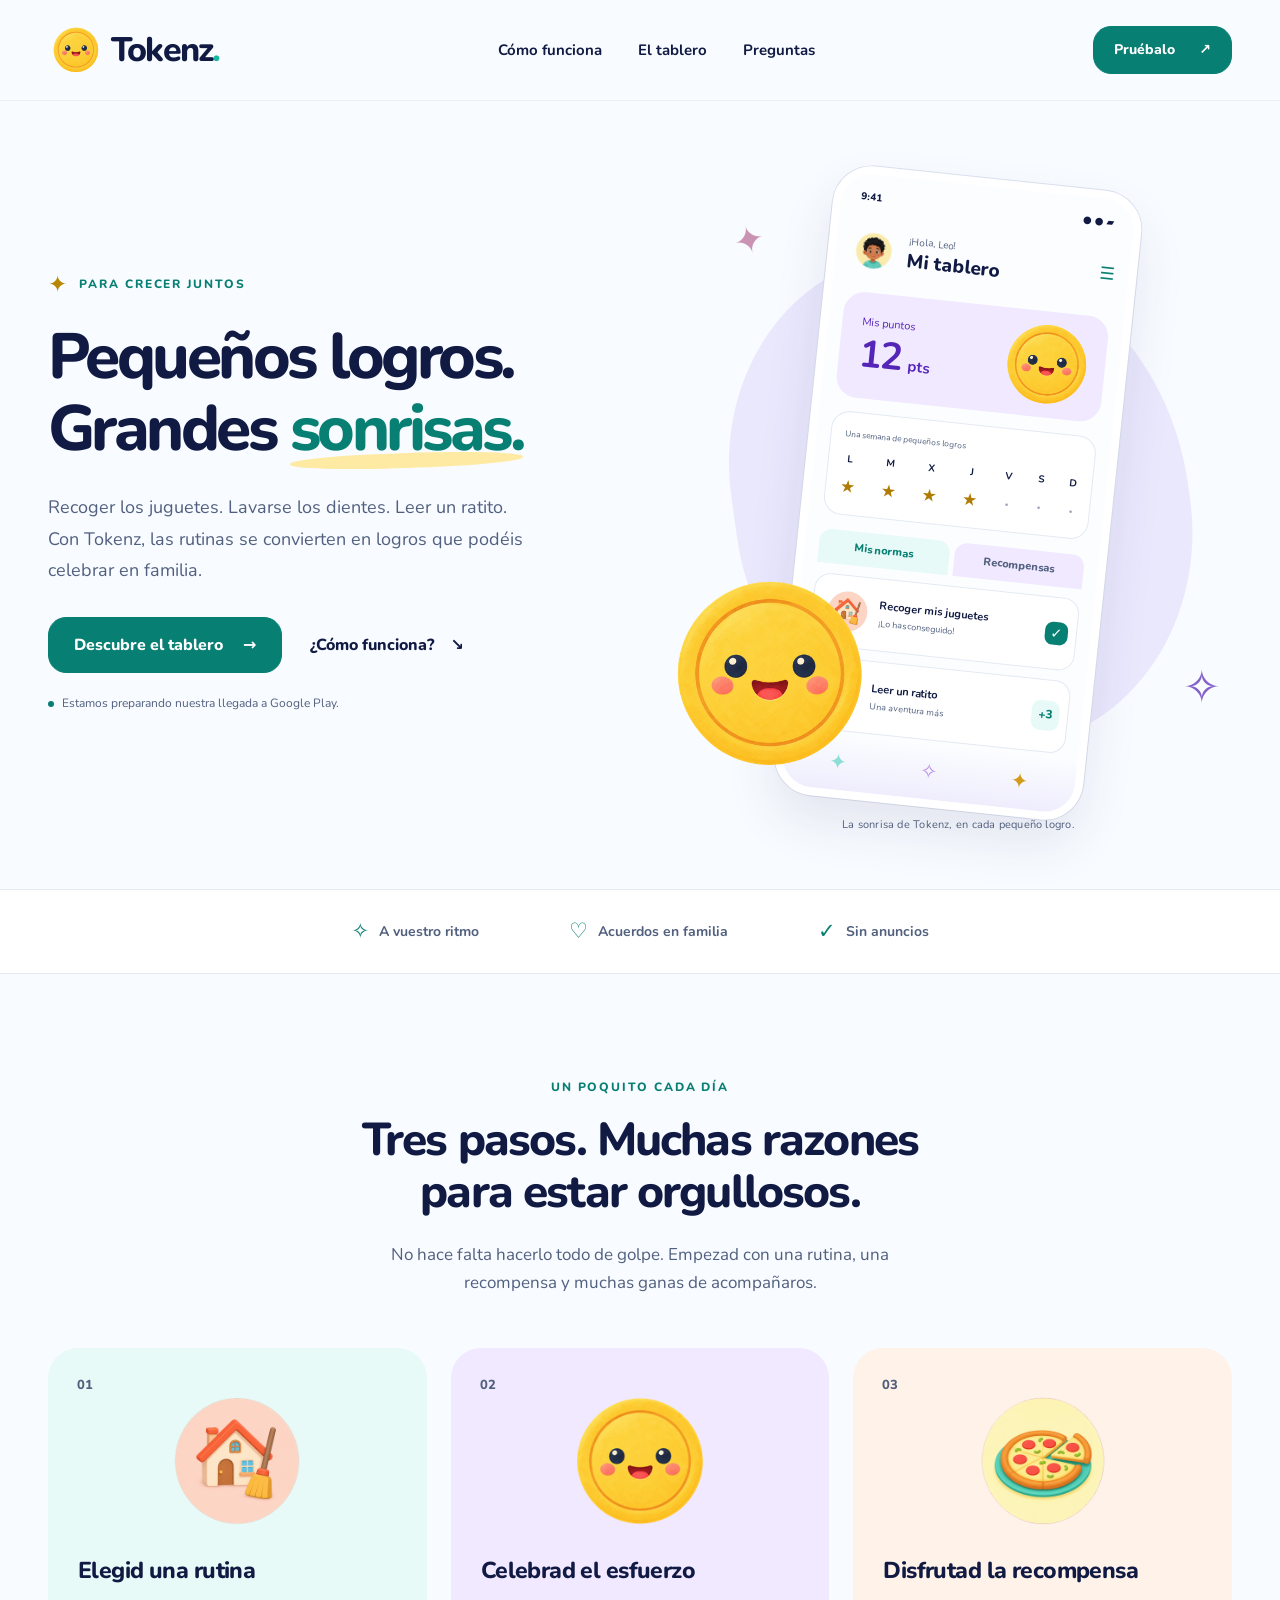
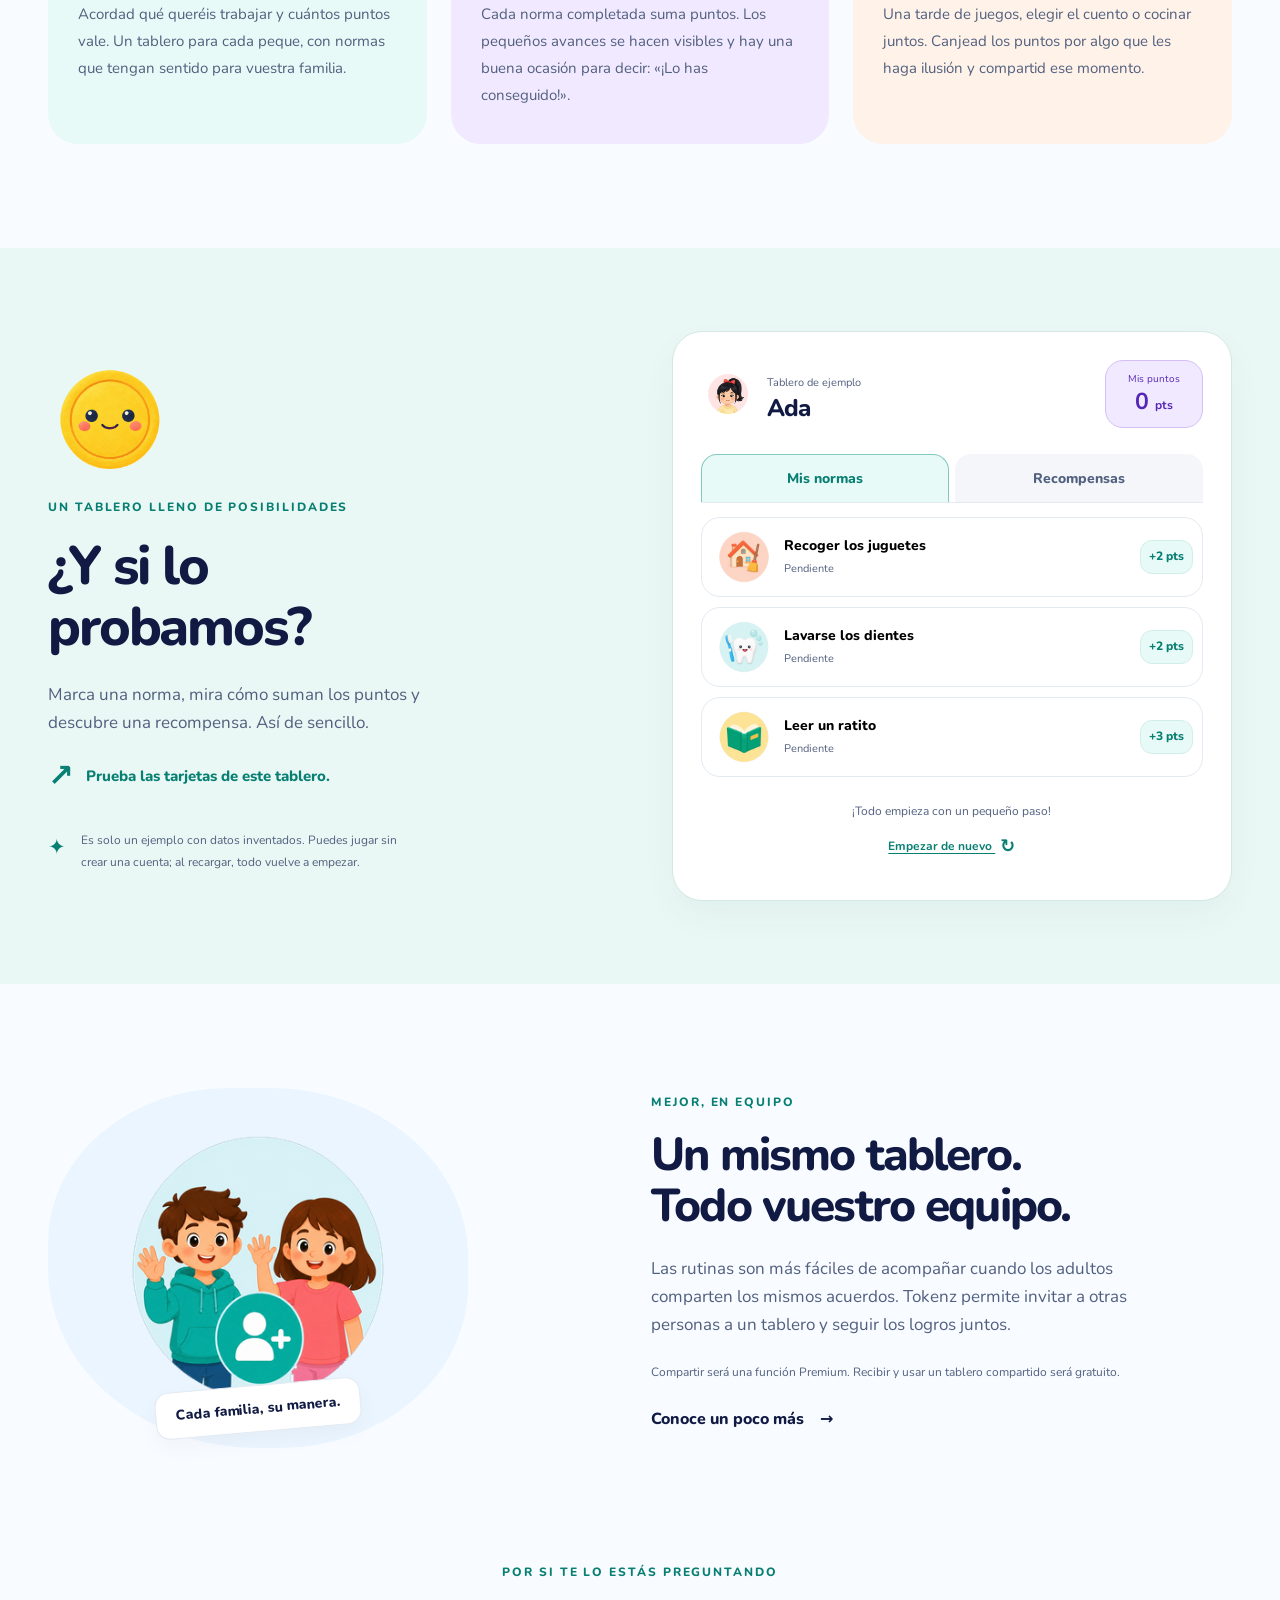
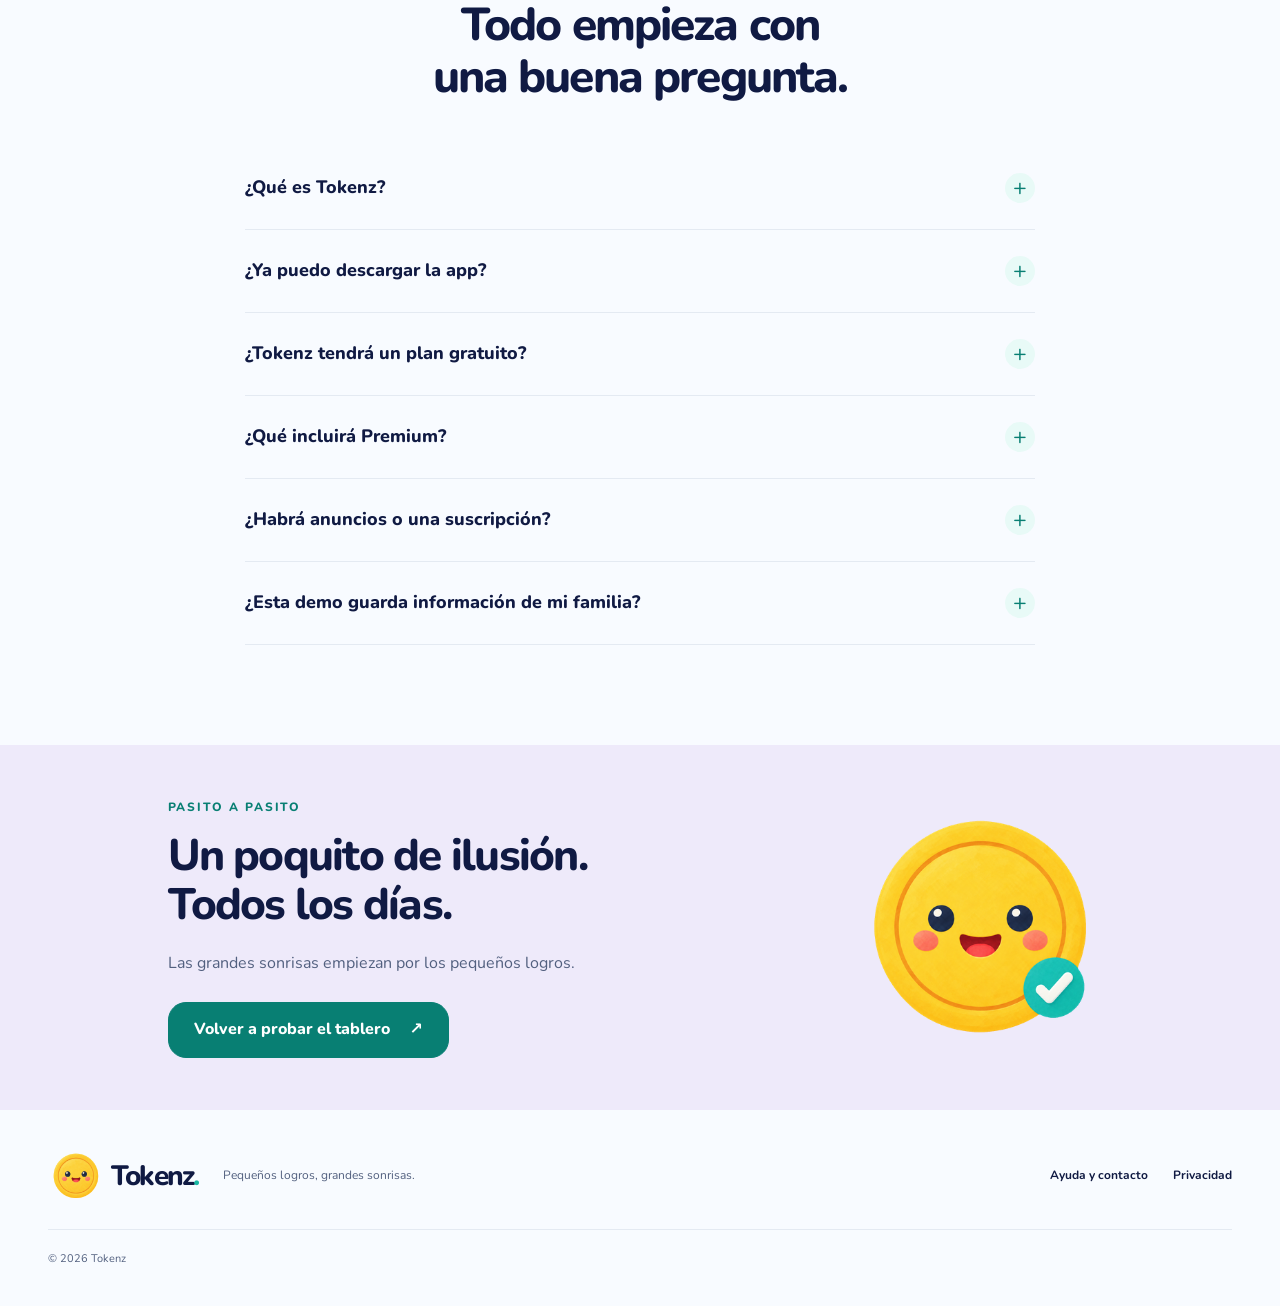
==== commit 38be558d: "Use current Tokenz mascot throughout the website" ====
--- a/index.html
+++ b/index.html
@@ -48,8 +48,8 @@
           <div class="preview-clouds"><span>✦</span><span>✧</span><span>✦</span></div>
         </div>
         <div class="floating-note note-achievement"><span class="note-icon" aria-hidden="true">✓</span><div><strong>¡Un logro más!</strong><span>Lo pequeño también cuenta.</span></div></div>
-        <img class="floating-star" src="assets/star.png" width="160" height="160" alt="" aria-hidden="true">
-        <span class="art-caption">Así se siente un pequeño gran logro.</span>
+        <img class="hero-mascot" src="assets/mascot.png" width="360" height="360" alt="La mascota de Tokenz: una ficha amarilla con una gran sonrisa">
+        <span class="art-caption">La sonrisa de Tokenz, en cada pequeño logro.</span>
       </div>
     </section>
 
@@ -66,7 +66,7 @@
 
     <section class="demo-section" id="demo" aria-labelledby="demo-title">
       <div class="container demo-layout">
-        <div class="demo-copy"><p class="eyebrow">UN TABLERO LLENO DE POSIBILIDADES</p><h2 id="demo-title">¿Y si lo<br>probamos?</h2><p>Marca una norma, mira cómo suman los puntos y descubre una recompensa. Así de sencillo.</p><p class="demo-instruction"><span aria-hidden="true">↗</span> Prueba las tarjetas de este tablero.</p><div class="demo-note"><span aria-hidden="true">✦</span><p>Es solo un ejemplo con datos inventados. Puedes jugar sin crear una cuenta; al recargar, todo vuelve a empezar.</p></div></div>
+        <div class="demo-copy"><img class="demo-mascot" src="assets/mascot-guide.png" width="148" height="148" alt="La mascota de Tokenz te acompaña" loading="lazy"><p class="eyebrow">UN TABLERO LLENO DE POSIBILIDADES</p><h2 id="demo-title">¿Y si lo<br>probamos?</h2><p>Marca una norma, mira cómo suman los puntos y descubre una recompensa. Así de sencillo.</p><p class="demo-instruction"><span aria-hidden="true">↗</span> Prueba las tarjetas de este tablero.</p><div class="demo-note"><span aria-hidden="true">✦</span><p>Es solo un ejemplo con datos inventados. Puedes jugar sin crear una cuenta; al recargar, todo vuelve a empezar.</p></div></div>
         <div class="demo-board" aria-label="Tablero de demostración">
           <div class="demo-heading"><div class="demo-person"><img src="assets/avatar.png" width="54" height="54" alt=""><div><small>Tablero de ejemplo</small><h3>Ada</h3></div></div><div class="points-badge"><small>Mis puntos</small><strong><span id="demo-balance">0</span> <span>pts</span></strong></div></div>
           <div class="demo-tabs" role="tablist" aria-label="Categorías del tablero"><button type="button" role="tab" id="norms-tab" aria-selected="true" aria-controls="norms-panel" tabindex="0">Mis normas</button><button type="button" role="tab" id="rewards-tab" aria-selected="false" aria-controls="rewards-panel" tabindex="-1">Recompensas</button></div>
@@ -93,9 +93,9 @@
       <details><summary>¿Esta demo guarda información de mi familia?<span aria-hidden="true">+</span></summary><p>No. El tablero de esta web usa datos ficticios y funciona en la memoria de tu navegador. No hay registro, formularios ni conexión a una cuenta Tokenz. Al recargar la página, el ejemplo se reinicia. Puedes consultar más detalles en <a href="privacy/">Privacidad de esta web</a>.</p></details>
     </div></section>
 
-    <section class="closing-section"><div class="container closing-inner"><div><p class="eyebrow">PASITO A PASITO</p><h2>Un poquito de ilusión.<br>Todos los días.</h2><p>Las grandes sonrisas empiezan por los pequeños logros.</p><a class="action" href="#demo">Volver a probar el tablero <span aria-hidden="true">↗</span></a></div><img src="assets/mascot.png" width="280" height="280" alt="Mascota sonriente de Tokenz" loading="lazy"></div></section>
+    <section class="closing-section"><div class="container closing-inner"><div><p class="eyebrow">PASITO A PASITO</p><h2>Un poquito de ilusión.<br>Todos los días.</h2><p>Las grandes sonrisas empiezan por los pequeños logros.</p><a class="action" href="#demo">Volver a probar el tablero <span aria-hidden="true">↗</span></a></div><img src="assets/mascot-celebrate.png" width="280" height="280" alt="La mascota de Tokenz celebra los pequeños logros" loading="lazy"></div></section>
   </main>
-  <footer class="site-footer container"><a class="brand" href="./" aria-label="Tokenz, inicio"><span>Tokenz<span class="brand-dot">.</span></span></a><p>Pequeños logros, grandes sonrisas.</p><nav aria-label="Información"><a href="help/">Ayuda y contacto</a><a href="privacy/">Privacidad</a></nav><small>© 2026 Tokenz</small></footer>
+  <footer class="site-footer container"><a class="brand" href="./" aria-label="Tokenz, inicio"><img src="assets/mascot.png" width="52" height="52" alt=""><span>Tokenz<span class="brand-dot">.</span></span></a><p>Pequeños logros, grandes sonrisas.</p><nav aria-label="Información"><a href="help/">Ayuda y contacto</a><a href="privacy/">Privacidad</a></nav><small>© 2026 Tokenz</small></footer>
   <dialog id="reward-dialog" aria-labelledby="reward-dialog-title" aria-describedby="reward-dialog-description"><div class="dialog-content"><img src="assets/pizza.png" width="136" height="136" alt=""><h2 id="reward-dialog-title">¿Canjeamos esta recompensa?</h2><p id="reward-dialog-description">Se descontarán 5 puntos del tablero de ejemplo.</p><div class="dialog-actions"><button type="button" class="action" id="reward-confirm">¡A disfrutar!</button><button type="button" class="secondary-action" id="reward-cancel">Volver al tablero</button></div></div></dialog>
 </body>
 </html>
--- a/styles.css
+++ b/styles.css
@@ -2141,3 +2141,11 @@
     transform:none
   }
 }
+
+/* The same approved mascot family used by the app. */
+.brand img { transform:none; width:56px; height:56px }
+.hero-mascot { position:absolute; width:230px; left:-30px; bottom:20px; z-index:3; pointer-events:none }
+.floating-note { display:none }
+.demo-mascot { width:124px; margin-bottom:16px }
+@media(max-width:1000px) { .hero-mascot { width:190px; left:-14px } }
+@media(max-width:640px) { .hero-mascot { width:175px; left:-4px; bottom:25px } .demo-mascot { width:100px } }
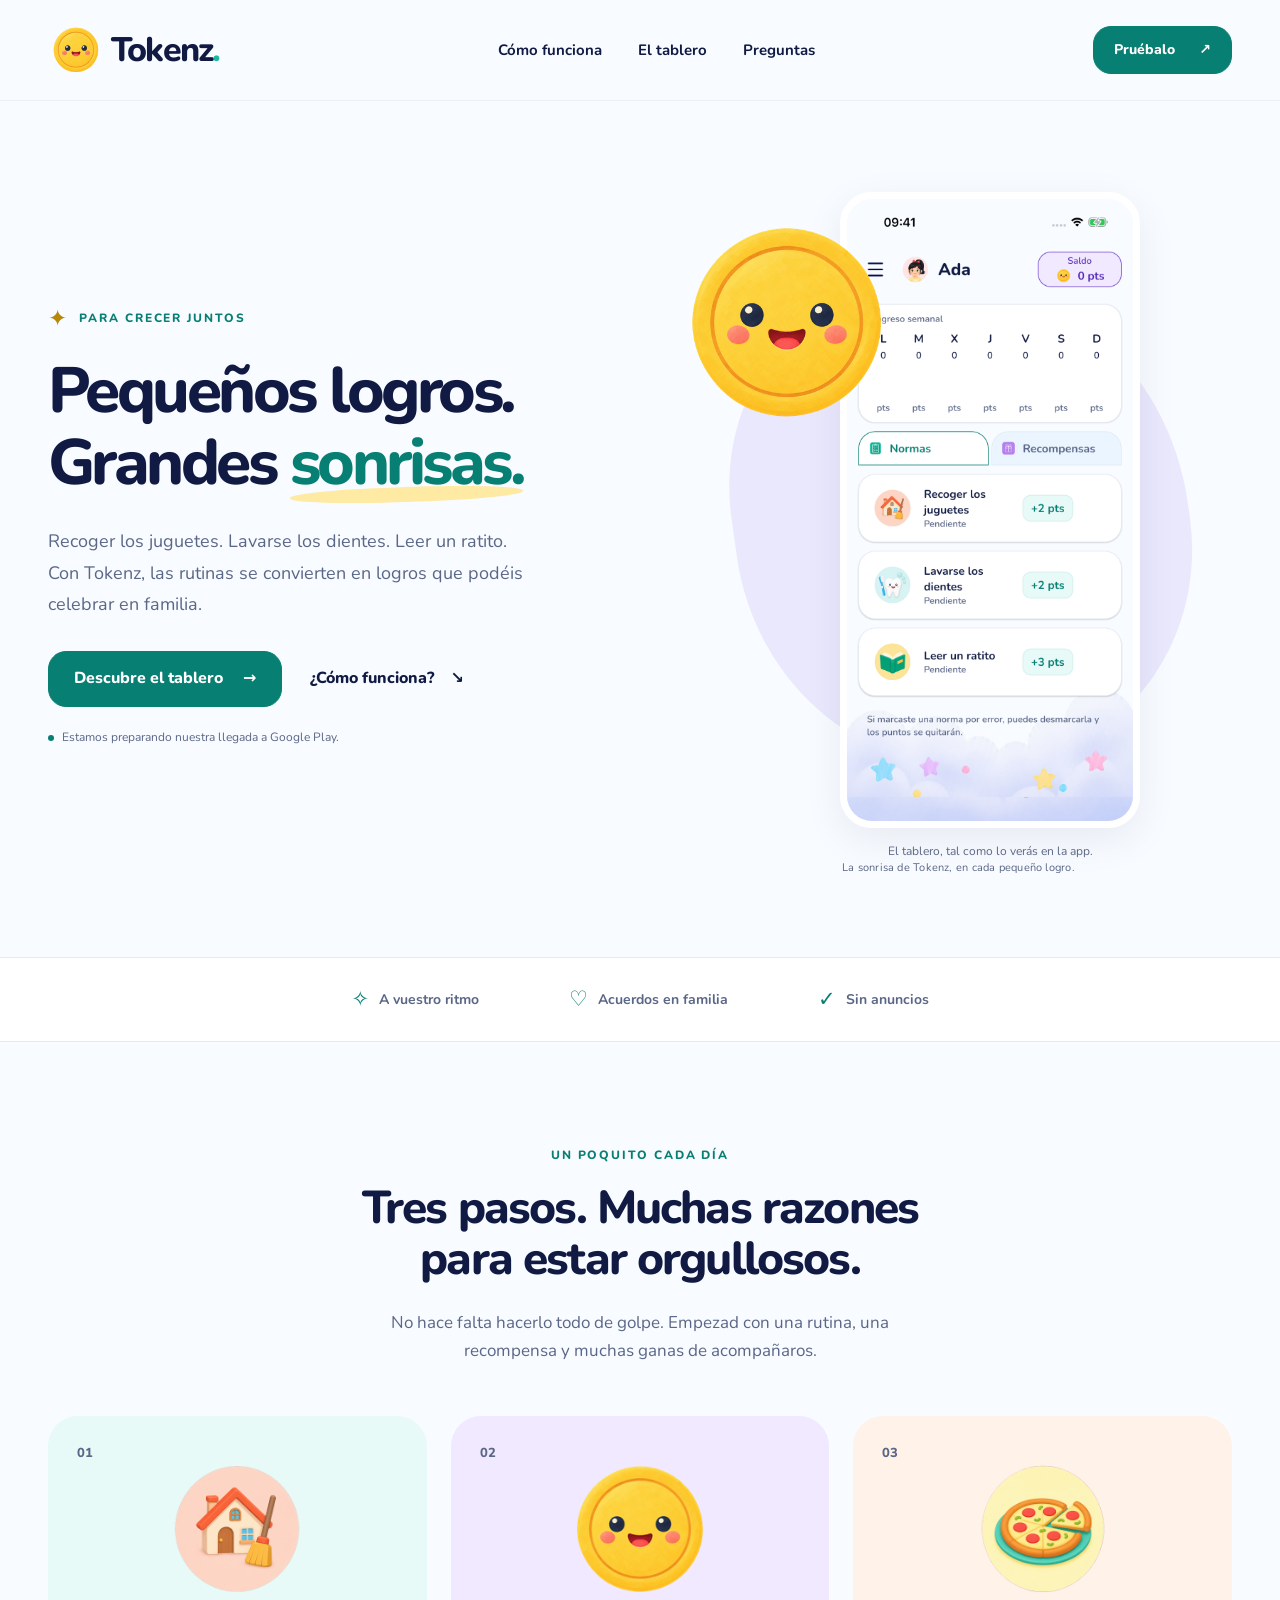
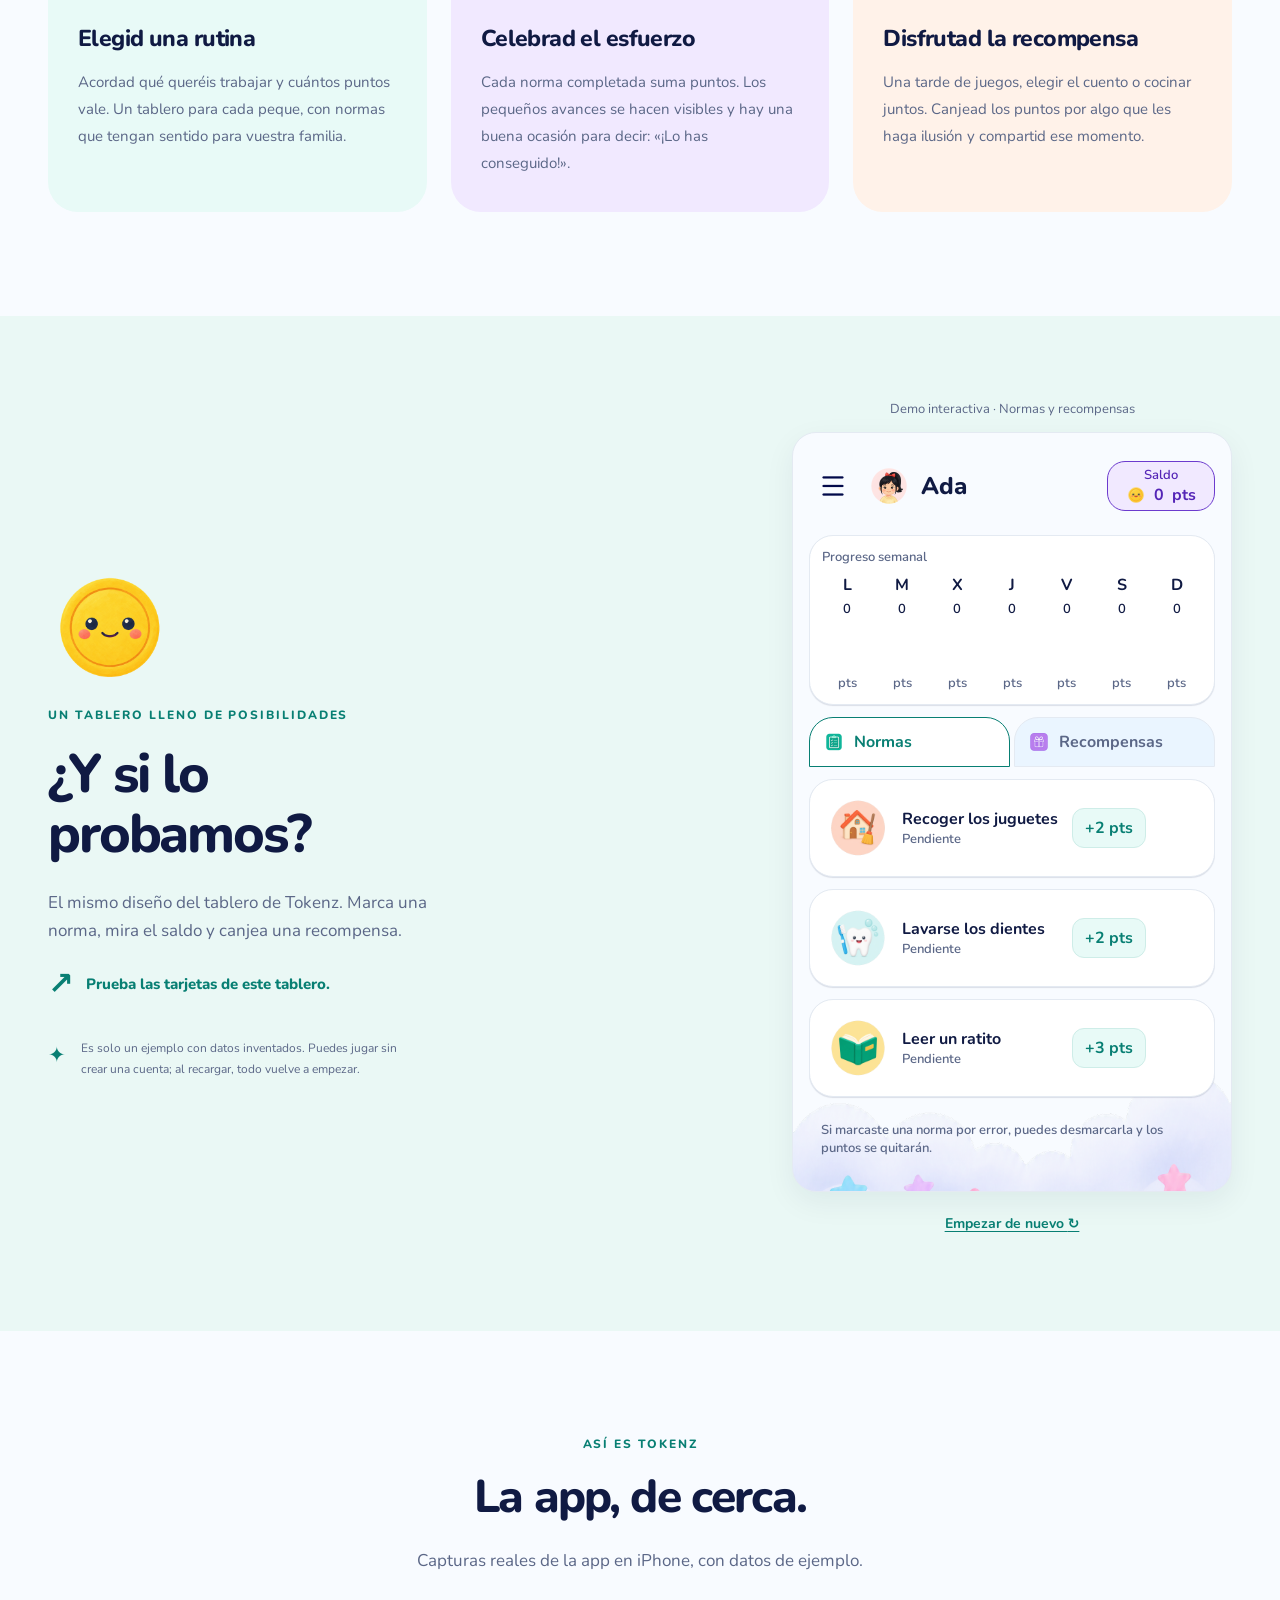
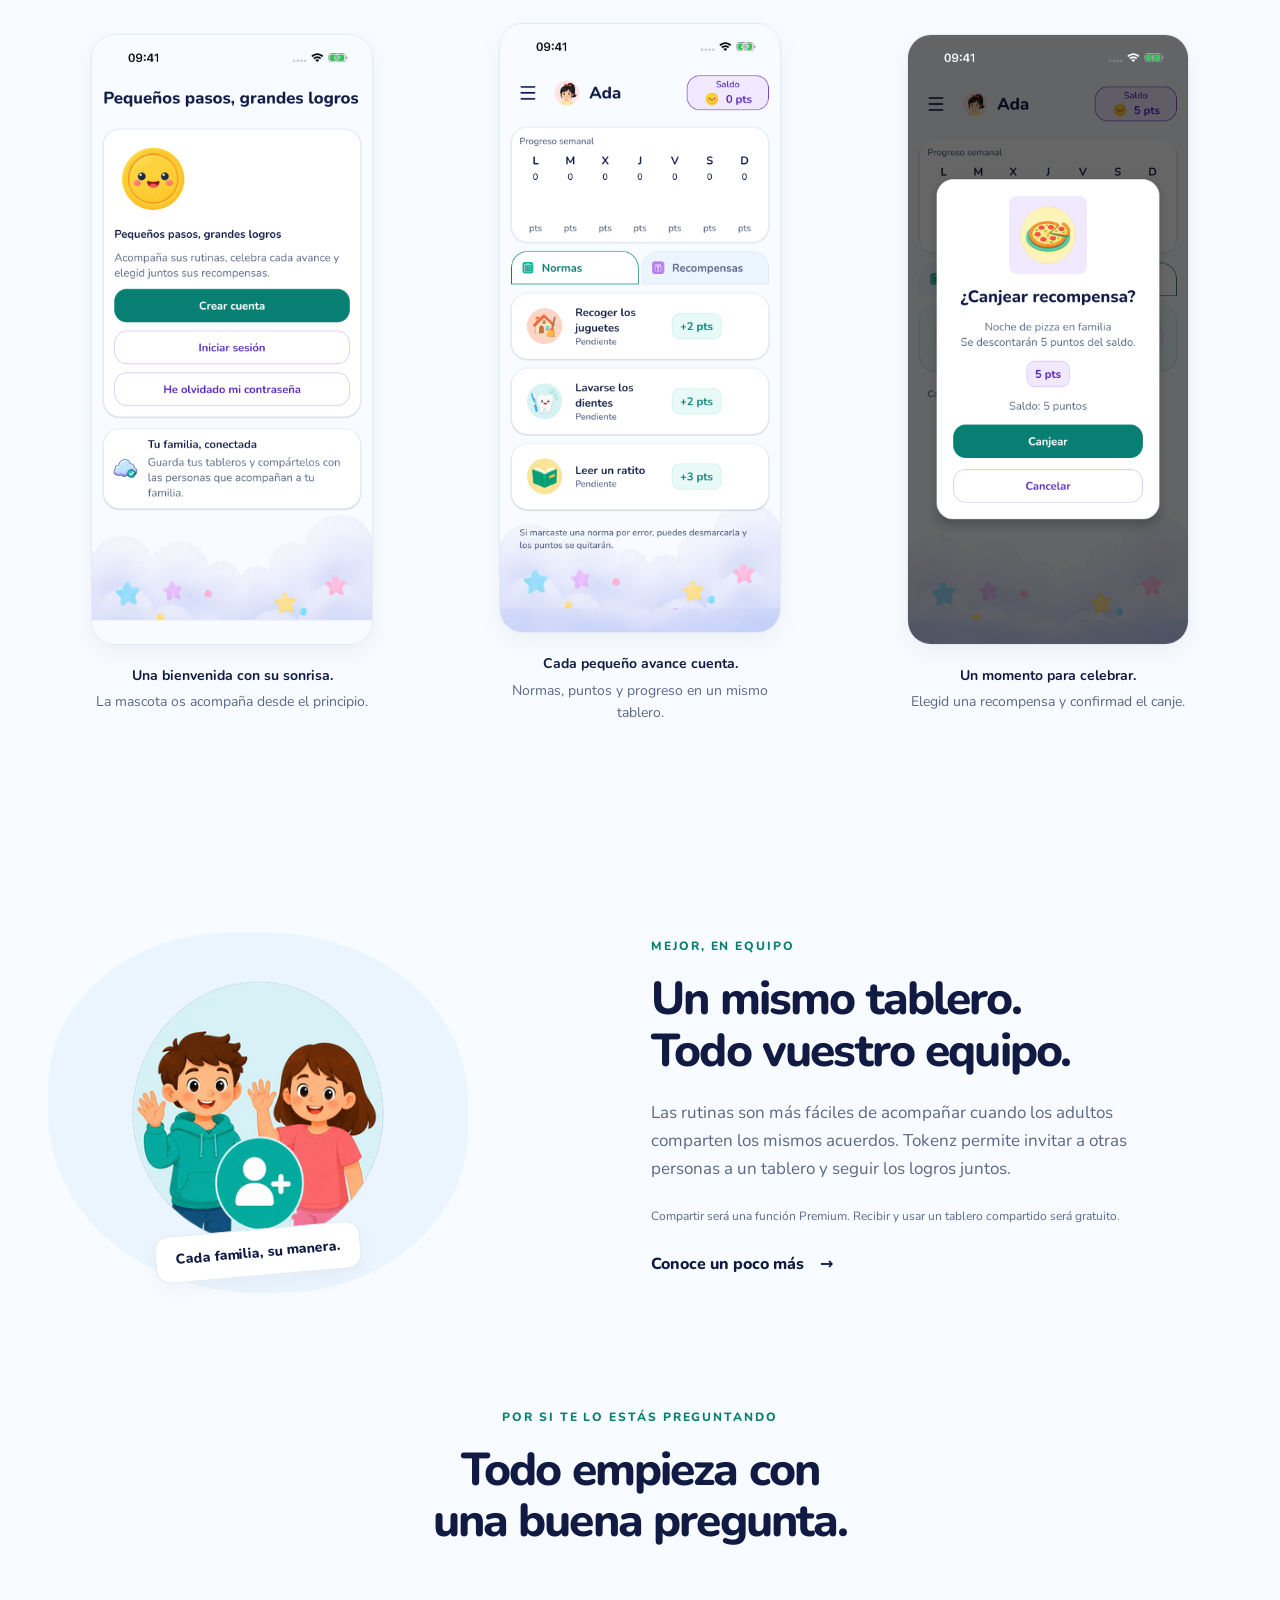
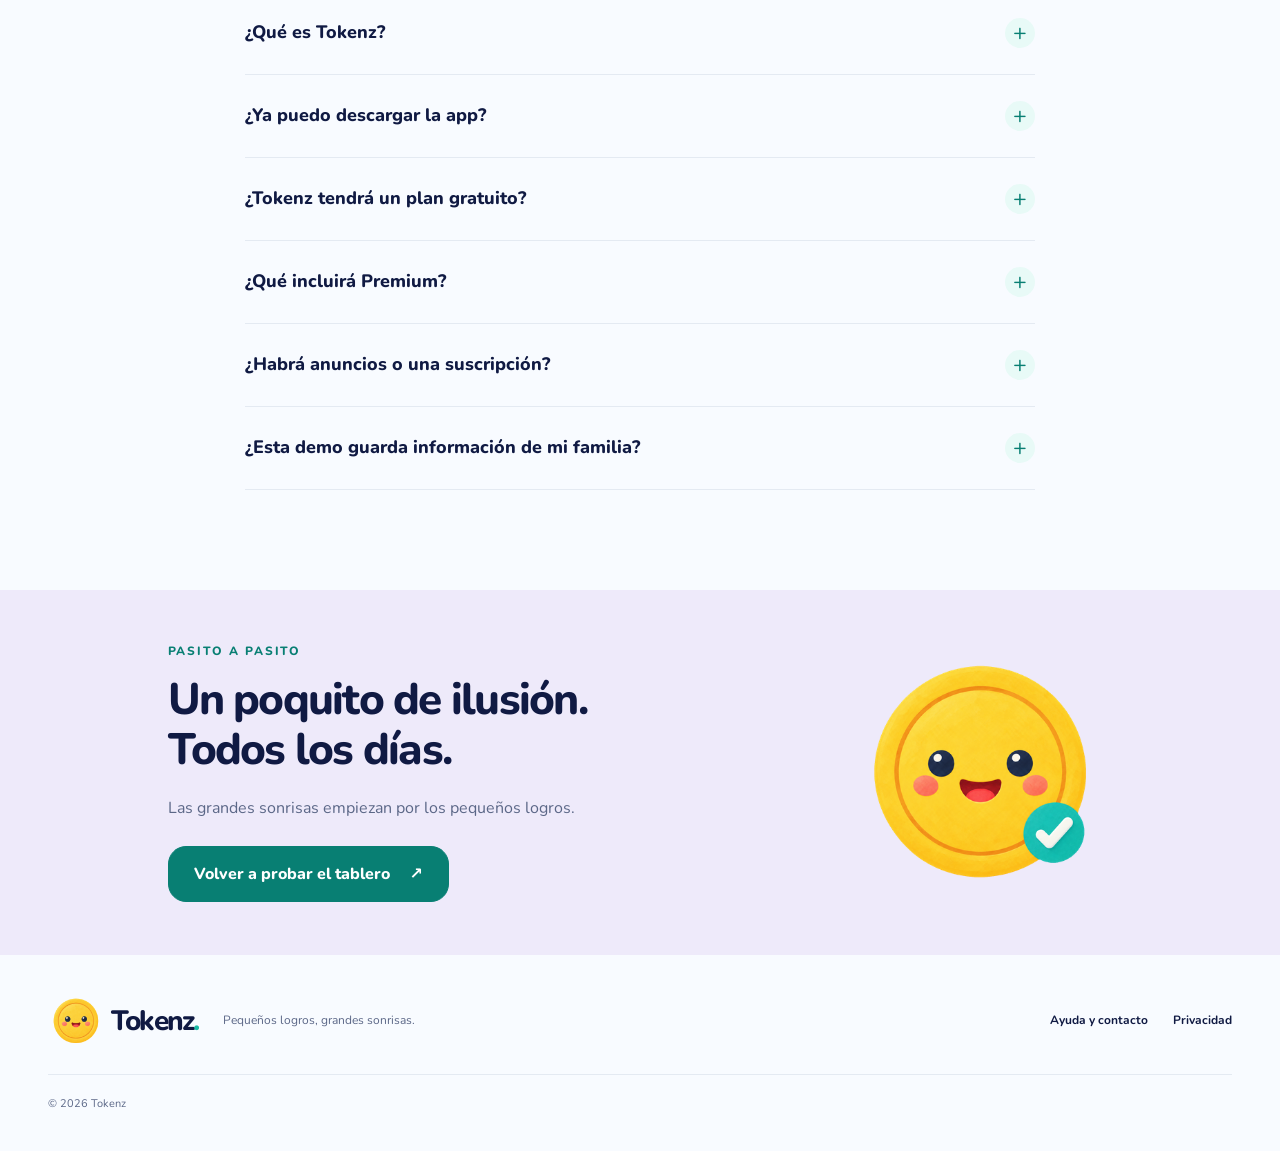
==== commit debcf99e: "Match Tokenz website demo and screenshots to the native app" ====
--- a/index.html
+++ b/index.html
@@ -13,8 +13,9 @@
   <link rel="canonical" href="https://carloscaceres86.github.io/tokenz-site/">
   <link rel="icon" type="image/png" href="assets/star.png">
   <link rel="preload" href="assets/fonts/nunito-extrabold.ttf" as="font" type="font/ttf" crossorigin>
-  <link rel="stylesheet" href="styles.css">
-  <script type="module" src="app.js"></script>
+  <link rel="stylesheet" href="styles.css?v=20261004">
+  <link rel="stylesheet" href="app-preview.css?v=20261004">
+  <script type="module" src="app.js?v=20261004"></script>
   <title>Tokenz · Pequeños logros, grandes sonrisas</title>
 </head>
 <body>
@@ -35,19 +36,9 @@
         <div class="hero-actions"><a class="action" href="#demo">Descubre el tablero <span aria-hidden="true">→</span></a><a class="text-action" href="#como-funciona">¿Cómo funciona? <span aria-hidden="true">↘</span></a></div>
         <p class="availability"><span aria-hidden="true"></span> Estamos preparando nuestra llegada a Google Play.</p>
       </div>
-      <div class="hero-art" role="img" aria-label="Vista ilustrativa de un tablero Tokenz: Leo tiene 12 puntos y ha completado recoger sus juguetes.">
-        <div class="hero-backdrop" aria-hidden="true"><div class="hero-blob"></div></div><span class="art-spark spark-one" aria-hidden="true">✦</span><span class="art-spark spark-two" aria-hidden="true">✧</span>
-        <div class="phone-preview" aria-hidden="true">
-          <div class="phone-top"><span>9:41</span><span>● ● ▰</span></div>
-          <div class="preview-heading"><img src="assets/avatar-leo.png" width="48" height="48" alt=""><div><small>¡Hola, Leo!</small><strong>Mi tablero</strong></div><span class="preview-menu">☰</span></div>
-          <div class="preview-balance"><div><span>Mis puntos</span><strong>12 <small>pts</small></strong></div><img src="assets/mascot.png" width="86" height="86" alt=""></div>
-          <div class="preview-week"><small>Una semana de pequeños logros</small><div class="week-days"><span>L<b>★</b></span><span>M<b>★</b></span><span>X<b>★</b></span><span>J<b>★</b></span><span>V<b>·</b></span><span>S<b>·</b></span><span>D<b>·</b></span></div></div>
-          <div class="preview-tabs"><span>Mis normas</span><span>Recompensas</span></div>
-          <div class="preview-task"><img src="assets/chores.png" width="62" height="62" alt=""><div><strong>Recoger mis juguetes</strong><small>¡Lo has conseguido!</small></div><span class="preview-check">✓</span></div>
-          <div class="preview-task"><img src="assets/reading.png" width="62" height="62" alt=""><div><strong>Leer un ratito</strong><small>Una aventura más</small></div><span class="preview-points">+3</span></div>
-          <div class="preview-clouds"><span>✦</span><span>✧</span><span>✦</span></div>
-        </div>
-        <div class="floating-note note-achievement"><span class="note-icon" aria-hidden="true">✓</span><div><strong>¡Un logro más!</strong><span>Lo pequeño también cuenta.</span></div></div>
+      <div class="hero-art">
+        <div class="hero-backdrop" aria-hidden="true"><div class="hero-blob"></div></div>
+        <figure class="app-phone hero-phone"><img src="assets/screenshots/board-norms.png" width="402" height="874" alt="Captura real de Tokenz: tablero de Ada con saldo, progreso semanal y normas"><figcaption>El tablero, tal como lo verás en la app.</figcaption></figure>
         <img class="hero-mascot" src="assets/mascot.png" width="360" height="360" alt="La mascota de Tokenz: una ficha amarilla con una gran sonrisa">
         <span class="art-caption">La sonrisa de Tokenz, en cada pequeño logro.</span>
       </div>
@@ -66,19 +57,38 @@
 
     <section class="demo-section" id="demo" aria-labelledby="demo-title">
       <div class="container demo-layout">
-        <div class="demo-copy"><img class="demo-mascot" src="assets/mascot-guide.png" width="148" height="148" alt="La mascota de Tokenz te acompaña" loading="lazy"><p class="eyebrow">UN TABLERO LLENO DE POSIBILIDADES</p><h2 id="demo-title">¿Y si lo<br>probamos?</h2><p>Marca una norma, mira cómo suman los puntos y descubre una recompensa. Así de sencillo.</p><p class="demo-instruction"><span aria-hidden="true">↗</span> Prueba las tarjetas de este tablero.</p><div class="demo-note"><span aria-hidden="true">✦</span><p>Es solo un ejemplo con datos inventados. Puedes jugar sin crear una cuenta; al recargar, todo vuelve a empezar.</p></div></div>
-        <div class="demo-board" aria-label="Tablero de demostración">
-          <div class="demo-heading"><div class="demo-person"><img src="assets/avatar.png" width="54" height="54" alt=""><div><small>Tablero de ejemplo</small><h3>Ada</h3></div></div><div class="points-badge"><small>Mis puntos</small><strong><span id="demo-balance">0</span> <span>pts</span></strong></div></div>
-          <div class="demo-tabs" role="tablist" aria-label="Categorías del tablero"><button type="button" role="tab" id="norms-tab" aria-selected="true" aria-controls="norms-panel" tabindex="0">Mis normas</button><button type="button" role="tab" id="rewards-tab" aria-selected="false" aria-controls="rewards-panel" tabindex="-1">Recompensas</button></div>
-          <div role="tabpanel" id="norms-panel" aria-labelledby="norms-tab">
-            <button type="button" class="norm-button" data-norm="chores" aria-pressed="false"><img src="assets/chores.png" width="72" height="72" alt=""><span class="norm-copy"><strong>Recoger los juguetes</strong><small>Pendiente</small></span><span class="norm-value">+2 pts</span></button>
-            <button type="button" class="norm-button" data-norm="teeth" aria-pressed="false"><img src="assets/teeth.png" width="72" height="72" alt=""><span class="norm-copy"><strong>Lavarse los dientes</strong><small>Pendiente</small></span><span class="norm-value">+2 pts</span></button>
-            <button type="button" class="norm-button" data-norm="reading" aria-pressed="false"><img src="assets/reading.png" width="72" height="72" alt=""><span class="norm-copy"><strong>Leer un ratito</strong><small>Pendiente</small></span><span class="norm-value">+3 pts</span></button>
+        <div class="demo-copy"><img class="demo-mascot" src="assets/mascot-guide.png" width="148" height="148" alt="La mascota de Tokenz te acompaña" loading="lazy"><p class="eyebrow">UN TABLERO LLENO DE POSIBILIDADES</p><h2 id="demo-title">¿Y si lo<br> probamos?</h2><p>El mismo diseño del tablero de Tokenz. Marca una norma, mira el saldo y canjea una recompensa.</p><p class="demo-instruction"><span aria-hidden="true">↗</span> Prueba las tarjetas de este tablero.</p><div class="demo-note"><span aria-hidden="true">✦</span><p>Es solo un ejemplo con datos inventados. Puedes jugar sin crear una cuenta; al recargar, todo vuelve a empezar.</p></div></div>
+        <div class="demo-shell">
+          <p class="demo-label">Demo interactiva · Normas y recompensas</p>
+          <div class="demo-board" aria-label="Tablero de demostración de Ada">
+            <div class="app-header"><span class="app-menu" aria-hidden="true"><img src="assets/menu.png" width="24" height="24" alt=""></span><img class="app-avatar" src="assets/avatar.png" width="48" height="48" alt=""><h3>Ada</h3><div class="app-balance"><small>Saldo</small><strong><img src="assets/star.png" width="20" height="20" alt=""><span id="demo-balance">0</span> pts</strong></div></div>
+            <div class="board-scroll">
+              <div class="app-progress"><p>Progreso semanal</p><div class="progress-days"><div class="progress-day" aria-label="Lunes: 0 puntos"><strong>L</strong><span class="progress-value">0</span><div class="progress-track"><span></span></div><small>pts</small></div><div class="progress-day" aria-label="Martes: 0 puntos"><strong>M</strong><span class="progress-value">0</span><div class="progress-track"><span></span></div><small>pts</small></div><div class="progress-day" aria-label="Miércoles: 0 puntos"><strong>X</strong><span class="progress-value">0</span><div class="progress-track"><span></span></div><small>pts</small></div><div class="progress-day" aria-label="Jueves: 0 puntos"><strong>J</strong><span class="progress-value">0</span><div class="progress-track"><span></span></div><small>pts</small></div><div class="progress-day" aria-label="Viernes: 0 puntos"><strong>V</strong><span class="progress-value">0</span><div class="progress-track"><span></span></div><small>pts</small></div><div class="progress-day" aria-label="Sábado: 0 puntos"><strong>S</strong><span class="progress-value">0</span><div class="progress-track"><span></span></div><small>pts</small></div><div class="progress-day" aria-label="Domingo: 0 puntos"><strong>D</strong><span class="progress-value">0</span><div class="progress-track"><span></span></div><small>pts</small></div></div></div>
+              <div class="app-tabs" role="tablist" aria-label="Categorías del tablero"><button type="button" role="tab" id="norms-tab" aria-selected="true" aria-controls="norms-panel" tabindex="0"><img src="assets/norms.png" width="24" height="24" alt="">Normas</button><button type="button" role="tab" id="rewards-tab" aria-selected="false" aria-controls="rewards-panel" tabindex="-1"><img src="assets/rewards.png" width="24" height="24" alt="">Recompensas</button></div>
+              <div role="tabpanel" id="norms-panel" aria-labelledby="norms-tab">
+            <button type="button" class="app-card norm-button" data-norm="chores" role="switch" aria-checked="false"><img class="card-art" src="assets/chores.png" width="72" height="72" alt=""><span class="card-copy"><strong>Recoger los juguetes</strong><small>Pendiente</small></span><span class="card-actions"><span class="norm-value app-points">+2 pts</span><span class="check-slot" aria-hidden="true"><span class="completion-check">✓</span></span></span></button>
+            <button type="button" class="app-card norm-button" data-norm="teeth" role="switch" aria-checked="false"><img class="card-art" src="assets/teeth.png" width="72" height="72" alt=""><span class="card-copy"><strong>Lavarse los dientes</strong><small>Pendiente</small></span><span class="card-actions"><span class="norm-value app-points">+2 pts</span><span class="check-slot" aria-hidden="true"><span class="completion-check">✓</span></span></span></button>
+            <button type="button" class="app-card norm-button" data-norm="reading" role="switch" aria-checked="false"><img class="card-art" src="assets/reading.png" width="72" height="72" alt=""><span class="card-copy"><strong>Leer un ratito</strong><small>Pendiente</small></span><span class="card-actions"><span class="norm-value app-points">+3 pts</span><span class="check-slot" aria-hidden="true"><span class="completion-check">✓</span></span></span></button>
+                <p class="app-guidance">Si marcaste una norma por error, puedes desmarcarla y los puntos se quitarán.</p>
+              </div>
+              <div role="tabpanel" id="rewards-panel" aria-labelledby="rewards-tab" hidden><button type="button" class="app-card reward-button" id="reward-open"><img class="card-art" src="assets/pizza.png" width="72" height="72" alt=""><span class="card-copy"><strong>Noche de pizza en familia</strong><small id="reward-status">No hay puntos suficientes</small></span><span class="card-actions"><span class="app-points">5 pts</span><img id="reward-lock" src="assets/lock.png" width="24" height="24" alt=""></span></button><p class="app-guidance">Canjea tus puntos por recompensas.</p></div>
+
+            </div>
+              <div class="app-feedback" id="demo-feedback" hidden><img src="assets/mascot-celebrate.png" width="48" height="48" alt=""><p id="demo-message" role="status" aria-live="polite"></p><button type="button" id="feedback-dismiss">Cerrar</button></div>
+            <noscript><p class="noscript-note">Activa JavaScript para jugar con este ejemplo. El resto de la web funciona sin él.</p></noscript>
           </div>
-          <div role="tabpanel" id="rewards-panel" aria-labelledby="rewards-tab" hidden><button type="button" class="reward-button" id="reward-open"><img src="assets/pizza.png" width="112" height="112" alt=""><span><strong>Noche de pizza en familia</strong><small id="reward-status">Te faltan 5 puntos</small></span><b>5 pts</b></button></div>
-          <div class="demo-bottom"><p id="demo-message" role="status" aria-live="polite">¡Todo empieza con un pequeño paso!</p><button type="button" class="reset-button" id="demo-reset">Empezar de nuevo <span aria-hidden="true">↻</span></button></div>
-          <noscript><p class="noscript-note">Activa JavaScript para jugar con este ejemplo. El resto de la web funciona sin él.</p></noscript>
+          <button type="button" class="reset-button" id="demo-reset">Empezar de nuevo <span aria-hidden="true">↻</span></button>
+          <p class="sr-only" id="demo-announcement" role="status" aria-live="polite"></p>
         </div>
+      </div>
+    </section>
+
+    <section class="section container screenshots-section" id="app" aria-labelledby="app-title">
+      <div class="section-intro"><p class="eyebrow">ASÍ ES TOKENZ</p><h2 id="app-title">La app, de cerca.</h2><p>Capturas reales de la app en iPhone, con datos de ejemplo.</p></div>
+      <div class="screenshots-grid">
+        <figure><a href="assets/screenshots/welcome.png" aria-label="Ampliar captura de bienvenida"><img src="assets/screenshots/welcome.png" width="402" height="874" alt="Bienvenida de Tokenz con su mascota y acceso a la cuenta" loading="lazy"></a><figcaption><strong>Una bienvenida con su sonrisa.</strong><span>La mascota os acompaña desde el principio.</span></figcaption></figure>
+        <figure><a href="assets/screenshots/board-norms.png" aria-label="Ampliar captura del tablero"><img src="assets/screenshots/board-norms.png" width="402" height="874" alt="Tablero de Ada: saldo, progreso semanal y tarjetas de normas" loading="lazy"></a><figcaption><strong>Cada pequeño avance cuenta.</strong><span>Normas, puntos y progreso en un mismo tablero.</span></figcaption></figure>
+        <figure><a href="assets/screenshots/reward-confirm.png" aria-label="Ampliar captura de una recompensa"><img src="assets/screenshots/reward-confirm.png" width="402" height="874" alt="Confirmación de canje de una recompensa con su coste y saldo" loading="lazy"></a><figcaption><strong>Un momento para celebrar.</strong><span>Elegid una recompensa y confirmad el canje.</span></figcaption></figure>
       </div>
     </section>
 
@@ -96,6 +106,6 @@
     <section class="closing-section"><div class="container closing-inner"><div><p class="eyebrow">PASITO A PASITO</p><h2>Un poquito de ilusión.<br>Todos los días.</h2><p>Las grandes sonrisas empiezan por los pequeños logros.</p><a class="action" href="#demo">Volver a probar el tablero <span aria-hidden="true">↗</span></a></div><img src="assets/mascot-celebrate.png" width="280" height="280" alt="La mascota de Tokenz celebra los pequeños logros" loading="lazy"></div></section>
   </main>
   <footer class="site-footer container"><a class="brand" href="./" aria-label="Tokenz, inicio"><img src="assets/mascot.png" width="52" height="52" alt=""><span>Tokenz<span class="brand-dot">.</span></span></a><p>Pequeños logros, grandes sonrisas.</p><nav aria-label="Información"><a href="help/">Ayuda y contacto</a><a href="privacy/">Privacidad</a></nav><small>© 2026 Tokenz</small></footer>
-  <dialog id="reward-dialog" aria-labelledby="reward-dialog-title" aria-describedby="reward-dialog-description"><div class="dialog-content"><img src="assets/pizza.png" width="136" height="136" alt=""><h2 id="reward-dialog-title">¿Canjeamos esta recompensa?</h2><p id="reward-dialog-description">Se descontarán 5 puntos del tablero de ejemplo.</p><div class="dialog-actions"><button type="button" class="action" id="reward-confirm">¡A disfrutar!</button><button type="button" class="secondary-action" id="reward-cancel">Volver al tablero</button></div></div></dialog>
+  <dialog id="reward-dialog" aria-labelledby="reward-dialog-title" aria-describedby="reward-dialog-description"><div class="dialog-content"><img src="assets/pizza.png" width="112" height="112" alt=""><h2 id="reward-dialog-title">¿Canjear recompensa?</h2><p id="reward-dialog-description">Noche de pizza en familia<br>Se descontarán 5 puntos del saldo.</p><span class="app-points">5 pts</span><p id="reward-dialog-balance">Saldo: 0 puntos</p><div class="dialog-actions"><button type="button" class="action" id="reward-confirm">Canjear</button><button type="button" class="secondary-action" id="reward-cancel">Cancelar</button><button type="button" class="action" id="reward-acknowledge" hidden>Entendido</button></div></div></dialog>
 </body>
 </html>
--- a/styles.css
+++ b/styles.css
@@ -1,3 +1,11 @@
+@font-face {
+  font-family:Nunito;
+  src:url('assets/fonts/nunito-semibold.ttf') format('truetype');
+  font-weight:600;
+  font-style:normal;
+  font-display:swap
+}
+
 @font-face {
   font-family:Nunito;
   src:url('assets/fonts/nunito-regular.ttf') format('truetype');
@@ -24,7 +32,7 @@
 
 :root {
   --navy:#101a43;
-  --secondary:#52607f;
+  --secondary:#5b6787;
   --teal:#19b8a3;
   --teal-dark:#087f73;
   --mint:#e8faf7;
@@ -355,107 +363,6 @@
   left:9%
 }
 
-.phone-preview {
-  width:310px;
-  background:#fbfdff;
-  border:8px solid var(--white);
-  border-radius:39px;
-  box-shadow:0 25px 50px #3033641a,0 0 0 1px #dce2f0;
-  transform:rotate(6deg);
-  position:relative;
-  overflow:hidden;
-  padding:15px 14px 0
-}
-
-.phone-top {
-  display:flex;
-  justify-content:space-between;
-  font-weight:800;
-  font-size:10px;
-  margin:0 6px 20px
-}
-
-.preview-heading {
-  display:flex;
-  align-items:center;
-  gap:10px
-}
-
-.preview-heading img {
-  border-radius:50%
-}
-
-.preview-heading div {
-  display:grid;
-  gap:1px
-}
-
-.preview-heading small {
-  font-size:10px;
-  color:var(--secondary)
-}
-
-.preview-heading strong {
-  font-size:19px;
-  font-weight:800;
-  line-height:1.25
-}
-
-.preview-menu {
-  margin-left:auto;
-  color:var(--teal-dark);
-  font-size:17px
-}
-
-.preview-balance {
-  background:var(--lavender);
-  border-radius:21px;
-  padding:15px 20px;
-  display:flex;
-  align-items:center;
-  justify-content:space-between;
-  margin-top:18px
-}
-
-.preview-balance>div {
-  display:grid
-}
-
-.preview-balance span {
-  font-size:11px;
-  color:var(--purple)
-}
-
-.preview-balance strong {
-  font-size:38px;
-  line-height:1.2;
-  color:var(--purple);
-  letter-spacing:-2px
-}
-
-.preview-balance strong small {
-  font-size:15px;
-  letter-spacing:0
-}
-
-.preview-balance img {
-  width:76px;
-  transform:scale(1.3)
-}
-
-.preview-week {
-  border:1px solid var(--border);
-  border-radius:18px;
-  background:var(--white);
-  padding:13px 14px;
-  margin-top:14px;
-  font-size:10px
-}
-
-.preview-week>small {
-  color:var(--secondary)
-}
-
 .week-days {
   display:flex;
   justify-content:space-between;
@@ -476,152 +383,6 @@
 
 .week-days span:nth-child(n+5) b {
   color:#98a0b6
-}
-
-.preview-tabs {
-  display:flex;
-  gap:5px;
-  font-size:11px;
-  font-weight:800;
-  margin-top:15px
-}
-
-.preview-tabs>span {
-  padding:8px 12px;
-  border-radius:12px 12px 0 0;
-  background:var(--lavender);
-  color:var(--secondary);
-  flex:1;
-  text-align:center
-}
-
-.preview-tabs>span:first-child {
-  background:var(--mint);
-  color:var(--teal-dark)
-}
-
-.preview-task {
-  display:flex;
-  align-items:center;
-  gap:5px;
-  padding:9px 8px;
-  background:var(--white);
-  border:1px solid var(--border);
-  border-radius:16px;
-  margin-top:10px
-}
-
-.preview-task img {
-  width:53px;
-  height:53px;
-  flex:none
-}
-
-.preview-task>div {
-  display:grid;
-  gap:2px
-}
-
-.preview-task strong {
-  font-size:11px;
-  line-height:1.5
-}
-
-.preview-task small {
-  font-size:9px;
-  color:var(--secondary)
-}
-
-.preview-check {
-  background:var(--teal-dark);
-  color:#fff;
-  width:23px;
-  height:23px;
-  border-radius:8px;
-  text-align:center;
-  font-size:14px;
-  margin-left:auto;
-  line-height:23px
-}
-
-.preview-points {
-  font-size:12px;
-  font-weight:800;
-  background:var(--mint);
-  color:var(--teal-dark);
-  border-radius:9px;
-  padding:5px 7px;
-  margin-left:auto
-}
-
-.preview-clouds {
-  display:flex;
-  justify-content:space-around;
-  font-size:21px;
-  background:linear-gradient(transparent,#efedfd);
-  margin:4px -14px 0;
-  padding:10px 10px 11px
-}
-
-.preview-clouds span:first-child {
-  color:#8cded6
-}
-
-.preview-clouds span:nth-child(2) {
-  color:#bd92e8
-}
-
-.preview-clouds span:last-child {
-  color:#d29b1a
-}
-
-.floating-note {
-  position:absolute;
-  display:flex;
-  gap:11px;
-  align-items:center;
-  background:#fff;
-  border-radius:19px;
-  padding:14px 19px;
-  box-shadow:0 10px 35px #31354d12;
-  left:-8px;
-  bottom:74px;
-  transform:rotate(-6deg);
-  font-size:12px
-}
-
-.floating-note>div {
-  display:grid;
-  gap:2px
-}
-
-.floating-note strong {
-  font-weight:800;
-  font-size:14px
-}
-
-.floating-note div>span {
-  color:var(--secondary);
-  font-size:10px
-}
-
-.note-icon {
-  background:var(--mint);
-  color:var(--teal-dark);
-  font-weight:800;
-  width:33px;
-  height:33px;
-  border-radius:50%;
-  display:grid;
-  place-items:center
-}
-
-.floating-star {
-  position:absolute;
-  right:-4px;
-  top:17px;
-  width:123px;
-  transform:rotate(12deg)
 }
 
 .art-spark {
@@ -809,236 +570,6 @@
   background:var(--white);
   padding:28px;
   box-shadow:0 15px 35px #16473c0b
-}
-
-.demo-heading {
-  display:flex;
-  align-items:center;
-  justify-content:space-between;
-  gap:12px
-}
-
-.demo-person {
-  display:flex;
-  align-items:center;
-  gap:12px
-}
-
-.demo-person img {
-  border-radius:50%
-}
-
-.demo-person small {
-  font-size:11px;
-  color:var(--secondary)
-}
-
-.demo-person h3 {
-  font-size:24px;
-  letter-spacing:-.03em
-}
-
-.points-badge {
-  border:1px solid #d4c0f5;
-  background:var(--lavender);
-  color:var(--purple);
-  border-radius:18px;
-  padding:10px 19px;
-  text-align:center;
-  display:grid;
-  min-width:98px
-}
-
-.points-badge small {
-  font-size:10px
-}
-
-.points-badge strong {
-  font-size:23px;
-  line-height:1.3
-}
-
-.points-badge strong>span:last-child {
-  font-size:12px
-}
-
-.demo-tabs {
-  display:flex;
-  gap:6px;
-  margin-top:26px;
-  border-bottom:1px solid var(--border)
-}
-
-.demo-tabs button {
-  cursor:pointer;
-  flex:1;
-  background:#f4f6fa;
-  border:1px solid transparent;
-  border-bottom:0;
-  border-radius:16px 16px 0 0;
-  min-height:48px;
-  color:var(--secondary);
-  font-size:14px;
-  font-weight:800;
-  padding:12px
-}
-
-.demo-tabs button[aria-selected=true] {
-  background:var(--mint);
-  border-color:#80c9bd;
-  color:var(--teal-dark)
-}
-
-[role=tabpanel] {
-  margin-top:14px;
-  min-height:270px
-}
-
-.norm-button {
-  width:100%;
-  display:flex;
-  align-items:center;
-  gap:7px;
-  text-align:left;
-  background:#fff;
-  border:1px solid var(--border);
-  border-radius:19px;
-  padding:5px 9px;
-  margin-top:10px;
-  min-height:80px;
-  cursor:pointer;
-  transition:background .15s,border-color .15s
-}
-
-.norm-button:first-child {
-  margin-top:0
-}
-
-.norm-button:hover {
-  border-color:#84bfb5;
-  background:#fcfefd
-}
-
-.norm-button[aria-pressed=true] {
-  background:#f0fcf8;
-  border-color:#8bcec3
-}
-
-.norm-button:disabled {
-  opacity:.75
-}
-
-.norm-button img {
-  width:66px;
-  height:66px;
-  flex:none
-}
-
-.norm-copy {
-  display:grid;
-  gap:4px
-}
-
-.norm-copy strong {
-  font-size:14px;
-  line-height:1.35;
-  font-weight:800
-}
-
-.norm-copy small {
-  font-size:11px;
-  color:var(--secondary)
-}
-
-.norm-value {
-  margin-left:auto;
-  flex:none;
-  background:var(--mint);
-  border:1px solid #d2eee8;
-  border-radius:12px;
-  padding:6px 8px;
-  font-size:12px;
-  font-weight:800;
-  color:var(--teal-dark)
-}
-
-.norm-button[aria-pressed=true] .norm-value {
-  background:var(--teal-dark);
-  color:#fff
-}
-
-.demo-bottom {
-  padding-top:15px;
-  text-align:center
-}
-
-.demo-bottom p {
-  font-size:12px;
-  min-height:20px
-}
-
-.reset-button {
-  background:none;
-  border:0;
-  min-height:48px;
-  padding:10px 5px;
-  cursor:pointer;
-  font-size:12px;
-  font-weight:700;
-  color:var(--teal-dark);
-  text-decoration:underline;
-  text-underline-offset:3px
-}
-
-.reset-button>span {
-  display:inline-block;
-  margin-left:5px;
-  font-size:18px;
-  vertical-align:middle
-}
-
-.reward-button {
-  width:100%;
-  min-height:230px;
-  display:flex;
-  flex-direction:column;
-  align-items:center;
-  gap:8px;
-  border-radius:22px;
-  background:#faf6ff;
-  border:1px solid #e2d2f8;
-  cursor:pointer;
-  padding:18px
-}
-
-.reward-button>span {
-  display:grid;
-  gap:6px
-}
-
-.reward-button strong {
-  font-size:16px;
-  font-weight:800;
-  color:var(--navy)
-}
-
-.reward-button small {
-  color:var(--secondary);
-  font-size:12px
-}
-
-.reward-button>b {
-  font-size:12px;
-  font-weight:800;
-  color:var(--purple);
-  padding:6px 13px;
-  background:var(--lavender);
-  border-radius:10px
-}
-
-.reward-button img {
-  width:112px;
-  height:112px
 }
 
 .noscript-note {
@@ -1412,12 +943,6 @@
   .hero-art {
     min-height:590px
   }
-  .phone-preview {
-    width:327px
-  }
-  .preview-task strong {
-    font-size:12px
-  }
 }
 
 @media(max-width:1050px) {
@@ -1438,28 +963,6 @@
   }
   .hero-art {
     min-height:525px
-  }
-  .phone-preview {
-    width:282px
-  }
-  .floating-note {
-    left:-15px;
-    bottom:48px;
-    padding:12px 14px
-  }
-  .floating-star {
-    right:-5px;
-    width:95px
-  }
-  .preview-task img {
-    width:43px;
-    height:43px
-  }
-  .preview-task strong {
-    font-size:10px
-  }
-  .preview-task small {
-    font-size:8px
   }
   .spark-one {
     left:0
@@ -1533,60 +1036,6 @@
   .hero-art {
     min-height:495px
   }
-  .phone-preview {
-    width:252px;
-    padding:14px 11px 0;
-    border-width:6px
-  }
-  .preview-balance {
-    padding:13px 14px
-  }
-  .preview-balance strong {
-    font-size:32px
-  }
-  .preview-balance img {
-    width:61px
-  }
-  .preview-task {
-    padding:6px 4px
-  }
-  .preview-task strong {
-    font-size:9px
-  }
-  .preview-task small {
-    font-size:8px
-  }
-  .preview-task img {
-    width:40px;
-    height:40px
-  }
-  .preview-tabs {
-    font-size:9px
-  }
-  .preview-tabs>span {
-    padding:8px
-  }
-  .floating-note {
-    font-size:10px;
-    left:-9px;
-    bottom:40px;
-    gap:8px;
-    padding:11px
-  }
-  .floating-note strong {
-    font-size:12px
-  }
-  .floating-note div>span {
-    font-size:9px
-  }
-  .note-icon {
-    width:27px;
-    height:27px
-  }
-  .floating-star {
-    top:18px;
-    width:85px
-  }
   .art-caption {
     font-size:9px
   }
@@ -1632,35 +1081,6 @@
   }
   .demo-copy>p:not(.eyebrow) {
     font-size:15px
-  }
-  .norm-copy strong {
-    font-size:12px
-  }
-  .norm-button img {
-    width:52px;
-    height:52px
-  }
-  .norm-button {
-    min-height:80px;
-    gap:4px
-  }
-  .norm-value {
-    font-size:10px;
-    padding:5px
-  }
-  .demo-person img {
-    width:43px;
-    height:43px
-  }
-  .demo-person {
-    gap:8px
-  }
-  .demo-person small {
-    font-size:9px
-  }
-  .points-badge {
-    padding:9px 13px;
-    min-width:82px
   }
   .family-section {
     gap:35px
@@ -1773,45 +1193,6 @@
     top:11%;
     width:83%
   }
-  .phone-preview {
-    width:269px;
-    border-width:7px;
-    transform:rotate(5deg)
-  }
-  .preview-task img {
-    width:46px;
-    height:46px
-  }
-  .preview-task strong {
-    font-size:10px
-  }
-  .preview-task small {
-    font-size:9px
-  }
-  .preview-tabs {
-    font-size:10px
-  }
-  .floating-star {
-    right:0;
-    top:16px;
-    width:101px
-  }
-  .floating-note {
-    left:-2px;
-    bottom:50px;
-    padding:13px 16px;
-    gap:10px
-  }
-  .floating-note strong {
-    font-size:13px
-  }
-  .floating-note div>span {
-    font-size:10px
-  }
-  .note-icon {
-    width:31px;
-    height:31px
-  }
   .art-caption {
     font-size:10px;
     bottom:-16px
@@ -1922,40 +1303,6 @@
     padding:23px 18px 15px;
     border-radius:24px
   }
-  .demo-person img {
-    width:49px;
-    height:49px
-  }
-  .demo-person small {
-    font-size:10px
-  }
-  .points-badge {
-    padding:9px 17px;
-    min-width:93px
-  }
-  .norm-copy strong {
-    font-size:13px
-  }
-  .norm-button img {
-    width:61px;
-    height:61px
-  }
-  .norm-button {
-    gap:5px
-  }
-  .norm-value {
-    font-size:11px;
-    padding:6px
-  }
-  .demo-tabs {
-    margin-top:21px
-  }
-  .demo-tabs button {
-    font-size:13px
-  }
-  [role=tabpanel] {
-    min-height:270px
-  }
   .family-section {
     display:flex;
     flex-direction:column-reverse;
@@ -2061,20 +1408,6 @@
     width:100%;
     min-height:489px
   }
-  .phone-preview {
-    width:242px
-  }
-  .floating-star {
-    width:82px;
-    right:-3px
-  }
-  .floating-note {
-    left:-3px;
-    padding:11px
-  }
-  .floating-note div>span {
-    font-size:9px
-  }
   .art-caption {
     font-size:9px
   }
@@ -2092,30 +1425,8 @@
   .step-card p {
     font-size:12px
   }
-  .norm-button img {
-    width:50px;
-    height:50px
-  }
-  .norm-copy strong {
-    font-size:11px
-  }
-  .norm-value {
-    font-size:10px;
-    padding:6px 5px
-  }
   .demo-board {
     padding:20px 13px 13px
-  }
-  .demo-person img {
-    width:42px;
-    height:42px
-  }
-  .demo-person h3 {
-    font-size:22px
-  }
-  .points-badge {
-    min-width:79px;
-    padding:8px 12px
   }
   .promise-strip>.container {
     font-size:9px;
@@ -2145,7 +1456,6 @@
 /* The same approved mascot family used by the app. */
 .brand img { transform:none; width:56px; height:56px }
 .hero-mascot { position:absolute; width:230px; left:-30px; bottom:20px; z-index:3; pointer-events:none }
-.floating-note { display:none }
 .demo-mascot { width:124px; margin-bottom:16px }
 @media(max-width:1000px) { .hero-mascot { width:190px; left:-14px } }
 @media(max-width:640px) { .hero-mascot { width:175px; left:-4px; bottom:25px } .demo-mascot { width:100px } }
--- a/app-preview.css
+++ b/app-preview.css
@@ -0,0 +1,103 @@
+/* Web rendition of Tokenz's shared Compose components. Keep source references in README. */
+:root { --app-border:#e4eaf2; --positive-border:#ceedE8; --points-border:#d9c5f7 }
+.sr-only { position:absolute; width:1px; height:1px; padding:0; margin:-1px; overflow:hidden; clip:rect(0,0,0,0); white-space:nowrap; border:0 }
+figure { margin:0 }
+.app-phone { position:relative; z-index:1; width:300px; max-width:100% }
+.app-phone>img { width:100%; border:7px solid #fff; border-radius:32px; box-shadow:0 12px 40px #101a4312 }
+.app-phone figcaption { text-align:center; font-size:12px; margin-top:14px; color:var(--secondary) }
+.hero-art { min-height:700px }
+.hero-phone { margin-left:64px }
+.hero-mascot { width:236px; left:-16px; bottom:32px }
+.art-caption { bottom:0; right:0; left:0; text-align:center }
+.hero-blob { top:14%; height:70% }
+.screenshots-grid { display:grid; grid-template-columns:repeat(3,minmax(0,1fr)); gap:40px; margin-top:48px }
+.screenshots-grid figure { max-width:282px; margin:auto; width:100% }
+.screenshots-grid img { width:100%; border-radius:24px; border:1px solid var(--app-border); box-shadow:0 8px 24px #101a430d }
+.screenshots-grid a { display:block; border-radius:24px }
+.screenshots-grid figcaption { margin-top:20px; text-align:center; font-size:14px; line-height:1.6 }
+.screenshots-grid figcaption strong,.screenshots-grid figcaption span { display:block }
+.screenshots-grid figcaption span { color:var(--secondary); margin-top:4px }
+.demo-layout { grid-template-columns:minmax(0,1fr) minmax(0,440px); gap:64px }
+.demo-shell { width:100%; max-width:440px; justify-self:center }
+.demo-label { font-size:13px; margin-bottom:12px; text-align:center }
+.demo-board { padding:16px; border:1px solid var(--app-border); border-radius:24px; min-height:760px; background:var(--background) url('assets/board-background.png') center/cover no-repeat; box-shadow:0 10px 30px #101a4310; line-height:1.375; color:var(--navy) }
+.app-header { display:flex; align-items:center; gap:8px; padding-block:12px }
+.app-menu { display:grid; place-items:center; width:48px; height:48px; flex:none }
+.app-menu img { width:24px; height:24px }
+.app-avatar { width:48px; height:48px; object-fit:contain; flex:none }
+.app-header h3 { font-size:24px; line-height:30px; letter-spacing:0; flex:1 }
+.app-balance { background:var(--lavender); border:1px solid #6c3bce; color:var(--purple); border-radius:18px; padding:4px 12px; text-align:center; flex:none; min-width:108px }
+.app-balance small { font-size:13px; line-height:18px; display:block }
+.app-balance strong { display:flex; justify-content:center; align-items:center; gap:8px; font-size:16px; line-height:22px }
+.app-balance img { width:20px; height:20px }
+.board-scroll { padding-block:12px }
+.app-progress { padding:12px; border:1px solid var(--app-border); background:#fff; border-radius:24px; box-shadow:0 1px 1px #101a4320; margin-bottom:12px }
+.app-progress>p { font-size:13px; line-height:18px; margin-bottom:8px }
+.progress-days { display:flex; gap:4px }
+.progress-day { display:flex; flex:1; min-width:0; flex-direction:column; align-items:center; gap:4px; font-size:13px; line-height:18px }
+.progress-day strong { font-size:16px; line-height:22px }
+.progress-day small { color:var(--secondary); font-size:13px }
+.progress-track { display:flex; align-items:flex-end; justify-content:center; height:48px; width:100% }
+.progress-track>span { width:14px; border-radius:4px; background:var(--teal); height:0 }
+.app-tabs { display:flex; gap:4px; margin-bottom:12px }
+.app-tabs button { display:flex; align-items:center; gap:8px; width:50%; min-height:48px; padding:12px; border-radius:24px 24px 0 0; border:1px solid var(--app-border); background:#eaf5ff; color:var(--secondary); text-align:left; font-size:16px; line-height:22px; font-weight:700; cursor:pointer }
+.app-tabs button[aria-selected=true] { background:#fff; color:var(--teal-dark); border-color:var(--teal-dark) }
+.app-tabs img { width:24px; height:24px; flex:none }
+.app-card { display:flex; align-items:center; padding:12px; width:100%; margin-top:12px; border:1px solid var(--app-border); border-radius:24px; background:#fff; box-shadow:0 1px 1px #101a4320; text-align:left; cursor:pointer; color:var(--navy); min-height:98px }
+.app-card:first-child { margin-top:0 }
+.app-card .card-art { width:72px; height:72px; object-fit:contain; flex:none }
+.card-copy { flex:1; min-width:0; padding-inline:8px; display:flex; flex-direction:column }
+.card-copy strong { font-size:16px; line-height:22px; font-weight:700; overflow-wrap:anywhere }
+.card-copy small { color:var(--secondary); font-size:13px; line-height:18px }
+.card-actions { display:flex; align-items:center; gap:8px; flex:none }
+.app-points { display:inline-block; background:var(--lavender); border:1px solid var(--points-border); border-radius:12px; padding:8px 12px; color:var(--purple); font-size:16px; line-height:22px; font-weight:700; white-space:nowrap }
+.norm-value { background:var(--mint); border-color:var(--positive-border); color:var(--teal-dark) }
+.check-slot { display:grid; place-items:center; width:48px; height:48px }
+.completion-check { width:48px; height:48px; display:grid; place-items:center; border-radius:50%; color:#fff; font-size:26px; background:var(--teal-dark); visibility:hidden }
+.norm-button[aria-checked=true],.reward-button[data-available=true] { background:var(--mint); border-color:var(--positive-border) }
+.norm-button[aria-checked=true] .completion-check { visibility:visible }
+.norm-button.celebrating .completion-check { animation:tokenz-check 500ms ease-out }
+@keyframes tokenz-check { 0% { transform:scale(.7) } 36% { transform:scale(1.15) } 68% { transform:scale(.95) } 100% { transform:scale(1) } }
+.app-guidance { padding:12px; font-size:13px; line-height:18px; margin-top:12px }
+.card-actions>img { width:24px; height:24px }
+.app-feedback { display:flex; flex-wrap:wrap; align-items:center; gap:8px; padding:12px; margin-top:12px; border-radius:24px; background:var(--mint); border:1px solid var(--app-border) }
+.app-feedback>img { width:48px; height:48px; flex:none }
+.app-feedback p { flex:1; font-size:16px; line-height:22px; color:var(--navy) }
+.app-feedback button { width:100%; background:#fff; border:1px solid var(--points-border); border-radius:18px; min-height:48px; font-size:16px; font-weight:700; color:var(--purple); cursor:pointer }
+.reset-button { display:block; margin:8px auto 0; padding:12px; min-height:48px; border:0; background:none; color:var(--teal-dark); font-size:14px; font-weight:700; cursor:pointer; text-decoration:underline; text-underline-offset:3px }
+#reward-dialog { width:min(420px,calc(100% - 48px)); max-height:calc(100dvh - 48px); border:1px solid var(--app-border); border-radius:24px; padding:24px; color:var(--navy); box-shadow:0 8px 24px #101a4330 }
+#reward-dialog::backdrop { background:#0009 }
+.dialog-content { display:flex; flex-direction:column; align-items:center; gap:16px; text-align:center; padding:0 }
+.dialog-content>img { width:112px; height:112px; object-fit:contain; background:var(--lavender); border-radius:12px; margin:0 }
+.dialog-content h2 { font-size:24px; line-height:30px; letter-spacing:0 }
+.dialog-content p { font-size:16px; line-height:22px; margin:0 }
+.dialog-actions { display:flex; flex-direction:column; gap:16px; width:100%; margin:0 }
+.dialog-actions button { width:100%; min-height:48px; border-radius:18px; padding:12px; font-size:16px; line-height:22px; font-weight:700 }
+.dialog-actions .secondary-action { border:1px solid var(--points-border); background:#fff; color:var(--purple) }
+@media(max-width:1000px) { .hero-art { min-height:650px } .hero-phone { width:270px; margin-left:32px } .hero-mascot { width:190px; left:-8px } .demo-layout { gap:32px } }
+@media(max-width:800px) { .demo-layout { grid-template-columns:1fr } .demo-copy { max-width:560px } .screenshots-grid { gap:20px } }
+@media(max-width:640px) { .hero-art { width:min(380px,100%); min-height:650px } .hero-phone { width:268px; margin-left:54px } .hero-mascot { width:190px; left:-4px; bottom:36px } .art-caption { font-size:11px } .screenshots-grid { grid-template-columns:1fr; gap:36px; margin-top:32px } .screenshots-grid figure { max-width:280px } .demo-board { border-radius:24px; padding:16px } }
+/* Compact widths stack card actions instead of reducing the app's text/artwork. */
+@media(max-width:360px) { .app-header { gap:4px; flex-wrap:wrap } .app-menu { width:40px } .app-header h3 { font-size:24px } .app-balance { min-width:92px; padding-inline:8px } .app-tabs button { padding:10px 8px; gap:4px } .app-tabs img { width:20px; height:20px } .app-card { flex-wrap:wrap } .card-copy { min-width:100px } .card-actions { margin:4px 0 0 80px } .hero-phone { margin-left:26px; width:250px } .hero-art { min-height:602px } .hero-mascot { width:165px } }
+@media(prefers-reduced-motion:reduce) { .norm-button.celebrating .completion-check { animation:none } }
+
+@media(max-width:640px) { .demo-layout { width:calc(100% - 32px) } .demo-copy { padding-inline:16px } }
+
+/* Native scaffold: header and feedback stay visible; progress/cards scroll, tabs stick. */
+.demo-board { display:flex; flex-direction:column; height:760px }
+.app-header { flex:none }
+.board-scroll { flex:1; min-height:0; overflow:auto; scrollbar-width:thin }
+.app-tabs { position:sticky; top:0; z-index:1; background:var(--background) }
+.app-feedback { flex:none }
+#reward-dialog-description { white-space:pre-line }
+/* Bring the mascot into the first view on desktop and ahead of the phone on mobile. */
+.hero-mascot { top:28px; bottom:auto }
+@media(max-width:640px) {
+  .hero-art { display:flex; flex-direction:column; align-items:center; gap:20px; min-height:0 }
+  .hero-mascot { position:relative; top:auto; left:auto; bottom:auto; order:0; width:160px }
+  .hero-phone { order:1; margin:0; width:268px }
+  .art-caption { order:2; position:static; margin-top:0 }
+}
+@media(max-width:640px) { .demo-shell { width:calc(100% + 32px); margin-inline:-16px } }
+
+.app-balance small,.app-progress>p,.progress-day,.card-copy small,.app-guidance { font-weight:600 }
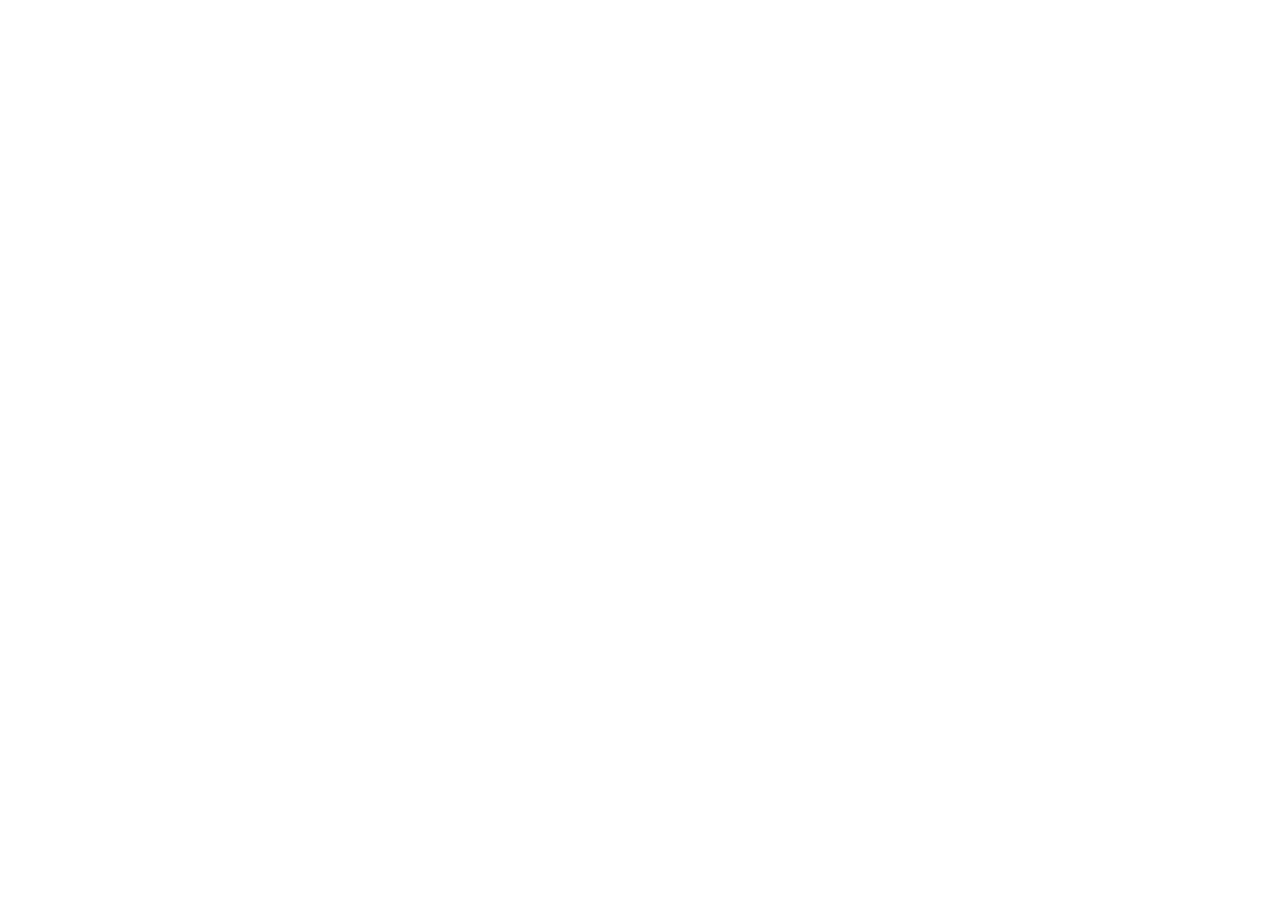
==== commit 506428d2: "Redirect legacy Tokenz URLs to new domain" ====
--- a/index.html
+++ b/index.html
@@ -3,109 +3,20 @@
 <head>
   <meta charset="utf-8">
   <meta name="viewport" content="width=device-width, initial-scale=1">
-  <meta name="description" content="Tokenz convierte las rutinas en pequeños logros: normas, puntos y recompensas que podéis acordar en familia. Conoce la app y prueba su tablero de ejemplo.">
-  <meta name="theme-color" content="#F8FBFF">
-  <meta property="og:title" content="Tokenz · Pequeños logros, grandes sonrisas">
-  <meta property="og:description" content="Un poquito de ilusión para las rutinas de cada día. Descubre Tokenz y prueba un tablero de ejemplo.">
-  <meta property="og:type" content="website">
-  <meta property="og:url" content="https://carloscaceres86.github.io/tokenz-site/">
-  <meta property="og:image" content="https://carloscaceres86.github.io/tokenz-site/assets/mascot.png">
-  <link rel="canonical" href="https://carloscaceres86.github.io/tokenz-site/">
-  <link rel="icon" type="image/png" href="assets/star.png">
-  <link rel="preload" href="assets/fonts/nunito-extrabold.ttf" as="font" type="font/ttf" crossorigin>
-  <link rel="stylesheet" href="styles.css?v=20261004">
-  <link rel="stylesheet" href="app-preview.css?v=20261004">
-  <script type="module" src="app.js?v=20261004"></script>
-  <title>Tokenz · Pequeños logros, grandes sonrisas</title>
+  <meta http-equiv="refresh" content="0;url=https://tokenz.zereslab.com/">
+  <link rel="canonical" href="https://tokenz.zereslab.com/">
+  <title>Tokenz — nueva dirección</title>
+  <script>
+    (() => {
+      const target = new URL("https://tokenz.zereslab.com/");
+      target.search = window.location.search;
+      target.hash = window.location.hash;
+      window.location.replace(target.href);
+    })();
+  </script>
 </head>
 <body>
-  <a class="skip-link" href="#contenido">Saltar al contenido</a>
-  <header class="site-header">
-    <div class="container header-inner">
-      <a class="brand" href="./" aria-label="Tokenz, inicio"><img src="assets/mascot.png" width="52" height="52" alt=""><span>Tokenz<span class="brand-dot">.</span></span></a>
-      <nav aria-label="Navegación principal"><a href="#como-funciona">Cómo funciona</a><a href="#demo">El tablero</a><a href="#preguntas">Preguntas</a></nav>
-      <a class="action action-small" href="#demo">Pruébalo <span aria-hidden="true">↗</span></a>
-    </div>
-  </header>
-  <main id="contenido">
-    <section class="hero container" aria-labelledby="hero-title">
-      <div class="hero-copy">
-        <p class="eyebrow"><span class="little-star" aria-hidden="true">✦</span> PARA CRECER JUNTOS</p>
-        <h1 id="hero-title">Pequeños logros.<br>Grandes <span class="underline-word">sonrisas.</span></h1>
-        <p class="hero-description">Recoger los juguetes. Lavarse los dientes. Leer un ratito.<br class="desktop-break"> Con Tokenz, las rutinas se convierten en logros que podéis celebrar en familia.</p>
-        <div class="hero-actions"><a class="action" href="#demo">Descubre el tablero <span aria-hidden="true">→</span></a><a class="text-action" href="#como-funciona">¿Cómo funciona? <span aria-hidden="true">↘</span></a></div>
-        <p class="availability"><span aria-hidden="true"></span> Estamos preparando nuestra llegada a Google Play.</p>
-      </div>
-      <div class="hero-art">
-        <div class="hero-backdrop" aria-hidden="true"><div class="hero-blob"></div></div>
-        <figure class="app-phone hero-phone"><img src="assets/screenshots/board-norms.png" width="402" height="874" alt="Captura real de Tokenz: tablero de Ada con saldo, progreso semanal y normas"><figcaption>El tablero, tal como lo verás en la app.</figcaption></figure>
-        <img class="hero-mascot" src="assets/mascot.png" width="360" height="360" alt="La mascota de Tokenz: una ficha amarilla con una gran sonrisa">
-        <span class="art-caption">La sonrisa de Tokenz, en cada pequeño logro.</span>
-      </div>
-    </section>
-
-    <div class="promise-strip"><div class="container"><span><span aria-hidden="true">✧</span> A vuestro ritmo</span><span><span aria-hidden="true">♡</span> Acuerdos en familia</span><span><span aria-hidden="true">✓</span> Sin anuncios</span></div></div>
-
-    <section class="section container" id="como-funciona" aria-labelledby="steps-title">
-      <div class="section-intro"><p class="eyebrow">UN POQUITO CADA DÍA</p><h2 id="steps-title">Tres pasos. Muchas razones<br>para estar orgullosos.</h2><p>No hace falta hacerlo todo de golpe. Empezad con una rutina, una recompensa y muchas ganas de acompañaros.</p></div>
-      <div class="steps-grid">
-        <article class="step-card step-mint"><span class="step-number">01</span><img src="assets/chores.png" width="180" height="180" alt="" loading="lazy"><h3>Elegid una rutina</h3><p>Acordad qué queréis trabajar y cuántos puntos vale. Un tablero para cada peque, con normas que tengan sentido para vuestra familia.</p></article>
-        <article class="step-card step-lavender"><span class="step-number">02</span><img src="assets/star.png" width="180" height="180" alt="" loading="lazy"><h3>Celebrad el esfuerzo</h3><p>Cada norma completada suma puntos. Los pequeños avances se hacen visibles y hay una buena ocasión para decir: «¡Lo has conseguido!».</p></article>
-        <article class="step-card step-peach"><span class="step-number">03</span><img src="assets/pizza.png" width="180" height="180" alt="" loading="lazy"><h3>Disfrutad la recompensa</h3><p>Una tarde de juegos, elegir el cuento o cocinar juntos. Canjead los puntos por algo que les haga ilusión y compartid ese momento.</p></article>
-      </div>
-    </section>
-
-    <section class="demo-section" id="demo" aria-labelledby="demo-title">
-      <div class="container demo-layout">
-        <div class="demo-copy"><img class="demo-mascot" src="assets/mascot-guide.png" width="148" height="148" alt="La mascota de Tokenz te acompaña" loading="lazy"><p class="eyebrow">UN TABLERO LLENO DE POSIBILIDADES</p><h2 id="demo-title">¿Y si lo<br> probamos?</h2><p>El mismo diseño del tablero de Tokenz. Marca una norma, mira el saldo y canjea una recompensa.</p><p class="demo-instruction"><span aria-hidden="true">↗</span> Prueba las tarjetas de este tablero.</p><div class="demo-note"><span aria-hidden="true">✦</span><p>Es solo un ejemplo con datos inventados. Puedes jugar sin crear una cuenta; al recargar, todo vuelve a empezar.</p></div></div>
-        <div class="demo-shell">
-          <p class="demo-label">Demo interactiva · Normas y recompensas</p>
-          <div class="demo-board" aria-label="Tablero de demostración de Ada">
-            <div class="app-header"><span class="app-menu" aria-hidden="true"><img src="assets/menu.png" width="24" height="24" alt=""></span><img class="app-avatar" src="assets/avatar.png" width="48" height="48" alt=""><h3>Ada</h3><div class="app-balance"><small>Saldo</small><strong><img src="assets/star.png" width="20" height="20" alt=""><span id="demo-balance">0</span> pts</strong></div></div>
-            <div class="board-scroll">
-              <div class="app-progress"><p>Progreso semanal</p><div class="progress-days"><div class="progress-day" aria-label="Lunes: 0 puntos"><strong>L</strong><span class="progress-value">0</span><div class="progress-track"><span></span></div><small>pts</small></div><div class="progress-day" aria-label="Martes: 0 puntos"><strong>M</strong><span class="progress-value">0</span><div class="progress-track"><span></span></div><small>pts</small></div><div class="progress-day" aria-label="Miércoles: 0 puntos"><strong>X</strong><span class="progress-value">0</span><div class="progress-track"><span></span></div><small>pts</small></div><div class="progress-day" aria-label="Jueves: 0 puntos"><strong>J</strong><span class="progress-value">0</span><div class="progress-track"><span></span></div><small>pts</small></div><div class="progress-day" aria-label="Viernes: 0 puntos"><strong>V</strong><span class="progress-value">0</span><div class="progress-track"><span></span></div><small>pts</small></div><div class="progress-day" aria-label="Sábado: 0 puntos"><strong>S</strong><span class="progress-value">0</span><div class="progress-track"><span></span></div><small>pts</small></div><div class="progress-day" aria-label="Domingo: 0 puntos"><strong>D</strong><span class="progress-value">0</span><div class="progress-track"><span></span></div><small>pts</small></div></div></div>
-              <div class="app-tabs" role="tablist" aria-label="Categorías del tablero"><button type="button" role="tab" id="norms-tab" aria-selected="true" aria-controls="norms-panel" tabindex="0"><img src="assets/norms.png" width="24" height="24" alt="">Normas</button><button type="button" role="tab" id="rewards-tab" aria-selected="false" aria-controls="rewards-panel" tabindex="-1"><img src="assets/rewards.png" width="24" height="24" alt="">Recompensas</button></div>
-              <div role="tabpanel" id="norms-panel" aria-labelledby="norms-tab">
-            <button type="button" class="app-card norm-button" data-norm="chores" role="switch" aria-checked="false"><img class="card-art" src="assets/chores.png" width="72" height="72" alt=""><span class="card-copy"><strong>Recoger los juguetes</strong><small>Pendiente</small></span><span class="card-actions"><span class="norm-value app-points">+2 pts</span><span class="check-slot" aria-hidden="true"><span class="completion-check">✓</span></span></span></button>
-            <button type="button" class="app-card norm-button" data-norm="teeth" role="switch" aria-checked="false"><img class="card-art" src="assets/teeth.png" width="72" height="72" alt=""><span class="card-copy"><strong>Lavarse los dientes</strong><small>Pendiente</small></span><span class="card-actions"><span class="norm-value app-points">+2 pts</span><span class="check-slot" aria-hidden="true"><span class="completion-check">✓</span></span></span></button>
-            <button type="button" class="app-card norm-button" data-norm="reading" role="switch" aria-checked="false"><img class="card-art" src="assets/reading.png" width="72" height="72" alt=""><span class="card-copy"><strong>Leer un ratito</strong><small>Pendiente</small></span><span class="card-actions"><span class="norm-value app-points">+3 pts</span><span class="check-slot" aria-hidden="true"><span class="completion-check">✓</span></span></span></button>
-                <p class="app-guidance">Si marcaste una norma por error, puedes desmarcarla y los puntos se quitarán.</p>
-              </div>
-              <div role="tabpanel" id="rewards-panel" aria-labelledby="rewards-tab" hidden><button type="button" class="app-card reward-button" id="reward-open"><img class="card-art" src="assets/pizza.png" width="72" height="72" alt=""><span class="card-copy"><strong>Noche de pizza en familia</strong><small id="reward-status">No hay puntos suficientes</small></span><span class="card-actions"><span class="app-points">5 pts</span><img id="reward-lock" src="assets/lock.png" width="24" height="24" alt=""></span></button><p class="app-guidance">Canjea tus puntos por recompensas.</p></div>
-
-            </div>
-              <div class="app-feedback" id="demo-feedback" hidden><img src="assets/mascot-celebrate.png" width="48" height="48" alt=""><p id="demo-message" role="status" aria-live="polite"></p><button type="button" id="feedback-dismiss">Cerrar</button></div>
-            <noscript><p class="noscript-note">Activa JavaScript para jugar con este ejemplo. El resto de la web funciona sin él.</p></noscript>
-          </div>
-          <button type="button" class="reset-button" id="demo-reset">Empezar de nuevo <span aria-hidden="true">↻</span></button>
-          <p class="sr-only" id="demo-announcement" role="status" aria-live="polite"></p>
-        </div>
-      </div>
-    </section>
-
-    <section class="section container screenshots-section" id="app" aria-labelledby="app-title">
-      <div class="section-intro"><p class="eyebrow">ASÍ ES TOKENZ</p><h2 id="app-title">La app, de cerca.</h2><p>Capturas reales de la app en iPhone, con datos de ejemplo.</p></div>
-      <div class="screenshots-grid">
-        <figure><a href="assets/screenshots/welcome.png" aria-label="Ampliar captura de bienvenida"><img src="assets/screenshots/welcome.png" width="402" height="874" alt="Bienvenida de Tokenz con su mascota y acceso a la cuenta" loading="lazy"></a><figcaption><strong>Una bienvenida con su sonrisa.</strong><span>La mascota os acompaña desde el principio.</span></figcaption></figure>
-        <figure><a href="assets/screenshots/board-norms.png" aria-label="Ampliar captura del tablero"><img src="assets/screenshots/board-norms.png" width="402" height="874" alt="Tablero de Ada: saldo, progreso semanal y tarjetas de normas" loading="lazy"></a><figcaption><strong>Cada pequeño avance cuenta.</strong><span>Normas, puntos y progreso en un mismo tablero.</span></figcaption></figure>
-        <figure><a href="assets/screenshots/reward-confirm.png" aria-label="Ampliar captura de una recompensa"><img src="assets/screenshots/reward-confirm.png" width="402" height="874" alt="Confirmación de canje de una recompensa con su coste y saldo" loading="lazy"></a><figcaption><strong>Un momento para celebrar.</strong><span>Elegid una recompensa y confirmad el canje.</span></figcaption></figure>
-      </div>
-    </section>
-
-    <section class="section container family-section" aria-labelledby="family-title"><div class="family-art"><img src="assets/family.png" width="380" height="380" alt="Ilustración de dos niños saludando" loading="lazy"><span class="family-tag">Cada familia, su manera.</span></div><div><p class="eyebrow">MEJOR, EN EQUIPO</p><h2 id="family-title">Un mismo tablero.<br>Todo vuestro equipo.</h2><p>Las rutinas son más fáciles de acompañar cuando los adultos comparten los mismos acuerdos. Tokenz permite invitar a otras personas a un tablero y seguir los logros juntos.</p><p class="small-copy">Compartir será una función Premium. Recibir y usar un tablero compartido será gratuito.</p><a class="text-action" href="#preguntas">Conoce un poco más <span aria-hidden="true">→</span></a></div></section>
-
-    <section class="faq-section container" id="preguntas" aria-labelledby="faq-title"><div class="section-intro"><p class="eyebrow">POR SI TE LO ESTÁS PREGUNTANDO</p><h2 id="faq-title">Todo empieza con<br>una buena pregunta.</h2></div><div class="faq-list">
-      <details><summary>¿Qué es Tokenz?<span aria-hidden="true">+</span></summary><p>Una app móvil de economía de fichas para familias: los adultos configuran normas, puntos y recompensas para acompañar las rutinas de sus hijos. Podéis elegir acuerdos sencillos y adaptarlos a vuestro día a día.</p></details>
-      <details><summary>¿Ya puedo descargar la app?<span aria-hidden="true">+</span></summary><p>Todavía estamos preparando el lanzamiento en Google Play. Cuando esté disponible, añadiremos aquí el enlace oficial. Mientras tanto, puedes probar el tablero de ejemplo de esta web.</p></details>
-      <details><summary>¿Tokenz tendrá un plan gratuito?<span aria-hidden="true">+</span></summary><p>Sí. El plan Free incluirá hasta 2 hijos, 1 recordatorio por cuenta y dispositivo, y 5 normas y 5 recompensas por hijo. También podrás recibir y usar tableros compartidos. El resto de las funciones no reservadas a Premium será gratuito.</p></details>
-      <details><summary>¿Qué incluirá Premium?<span aria-hidden="true">+</span></summary><p>La licencia de pago único prevista ampliará los límites a 5 hijos, 5 recordatorios por cuenta y dispositivo, y 20 normas y 20 recompensas por hijo. Permitirá compartir cada tablero con hasta 5 invitados, además del propietario. El precio de lanzamiento previsto en España es 4,99 €; la app mostrará el precio de Google Play para tu región cuando se publique.</p></details>
-      <details><summary>¿Habrá anuncios o una suscripción?<span aria-hidden="true">+</span></summary><p>El lanzamiento está previsto sin anuncios y sin suscripción. Premium será una licencia de pago único, vinculada a la cuenta Tokenz y sin caducidad.</p></details>
-      <details><summary>¿Esta demo guarda información de mi familia?<span aria-hidden="true">+</span></summary><p>No. El tablero de esta web usa datos ficticios y funciona en la memoria de tu navegador. No hay registro, formularios ni conexión a una cuenta Tokenz. Al recargar la página, el ejemplo se reinicia. Puedes consultar más detalles en <a href="privacy/">Privacidad de esta web</a>.</p></details>
-    </div></section>
-
-    <section class="closing-section"><div class="container closing-inner"><div><p class="eyebrow">PASITO A PASITO</p><h2>Un poquito de ilusión.<br>Todos los días.</h2><p>Las grandes sonrisas empiezan por los pequeños logros.</p><a class="action" href="#demo">Volver a probar el tablero <span aria-hidden="true">↗</span></a></div><img src="assets/mascot-celebrate.png" width="280" height="280" alt="La mascota de Tokenz celebra los pequeños logros" loading="lazy"></div></section>
-  </main>
-  <footer class="site-footer container"><a class="brand" href="./" aria-label="Tokenz, inicio"><img src="assets/mascot.png" width="52" height="52" alt=""><span>Tokenz<span class="brand-dot">.</span></span></a><p>Pequeños logros, grandes sonrisas.</p><nav aria-label="Información"><a href="help/">Ayuda y contacto</a><a href="privacy/">Privacidad</a></nav><small>© 2026 Tokenz</small></footer>
-  <dialog id="reward-dialog" aria-labelledby="reward-dialog-title" aria-describedby="reward-dialog-description"><div class="dialog-content"><img src="assets/pizza.png" width="112" height="112" alt=""><h2 id="reward-dialog-title">¿Canjear recompensa?</h2><p id="reward-dialog-description">Noche de pizza en familia<br>Se descontarán 5 puntos del saldo.</p><span class="app-points">5 pts</span><p id="reward-dialog-balance">Saldo: 0 puntos</p><div class="dialog-actions"><button type="button" class="action" id="reward-confirm">Canjear</button><button type="button" class="secondary-action" id="reward-cancel">Cancelar</button><button type="button" class="action" id="reward-acknowledge" hidden>Entendido</button></div></div></dialog>
+  <main><h1>Tokenz tiene una nueva dirección</h1>
+  <p><a href="https://tokenz.zereslab.com/">Continuar a Tokenz</a></p></main>
 </body>
 </html>
